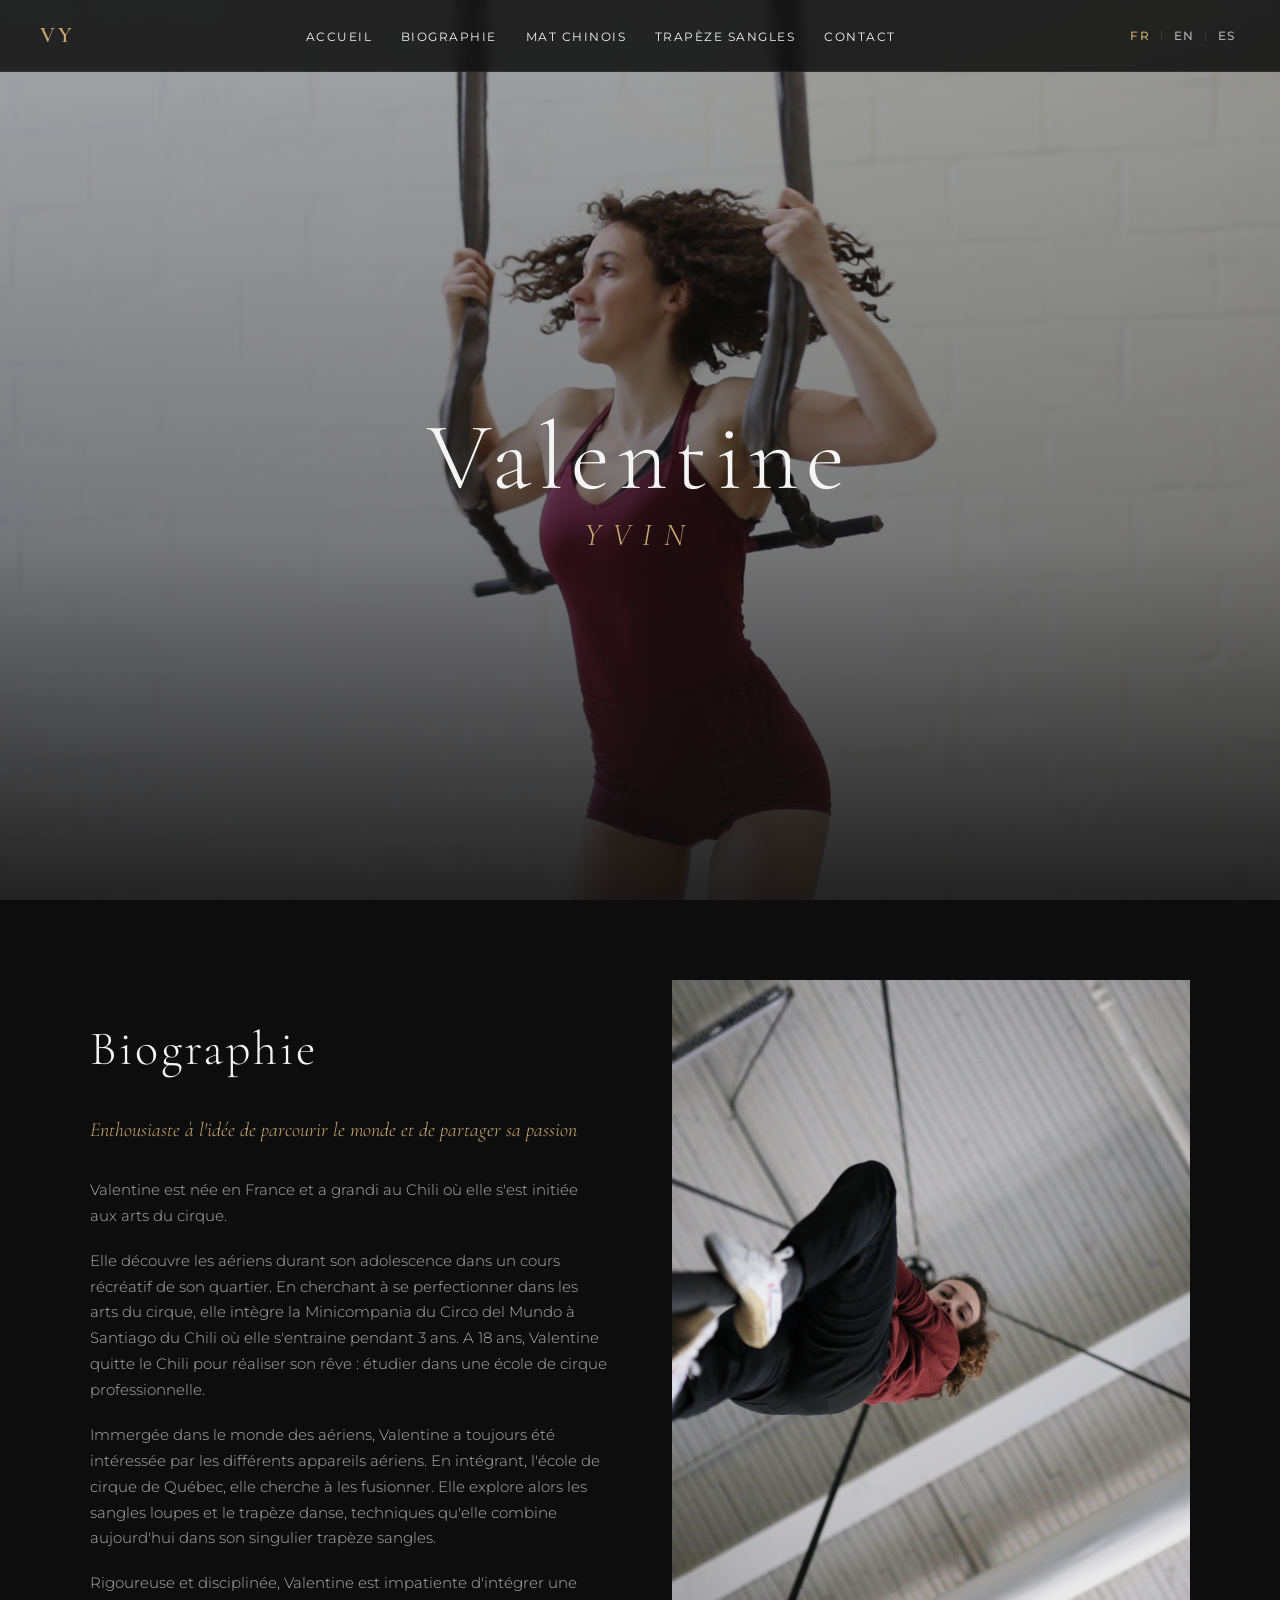
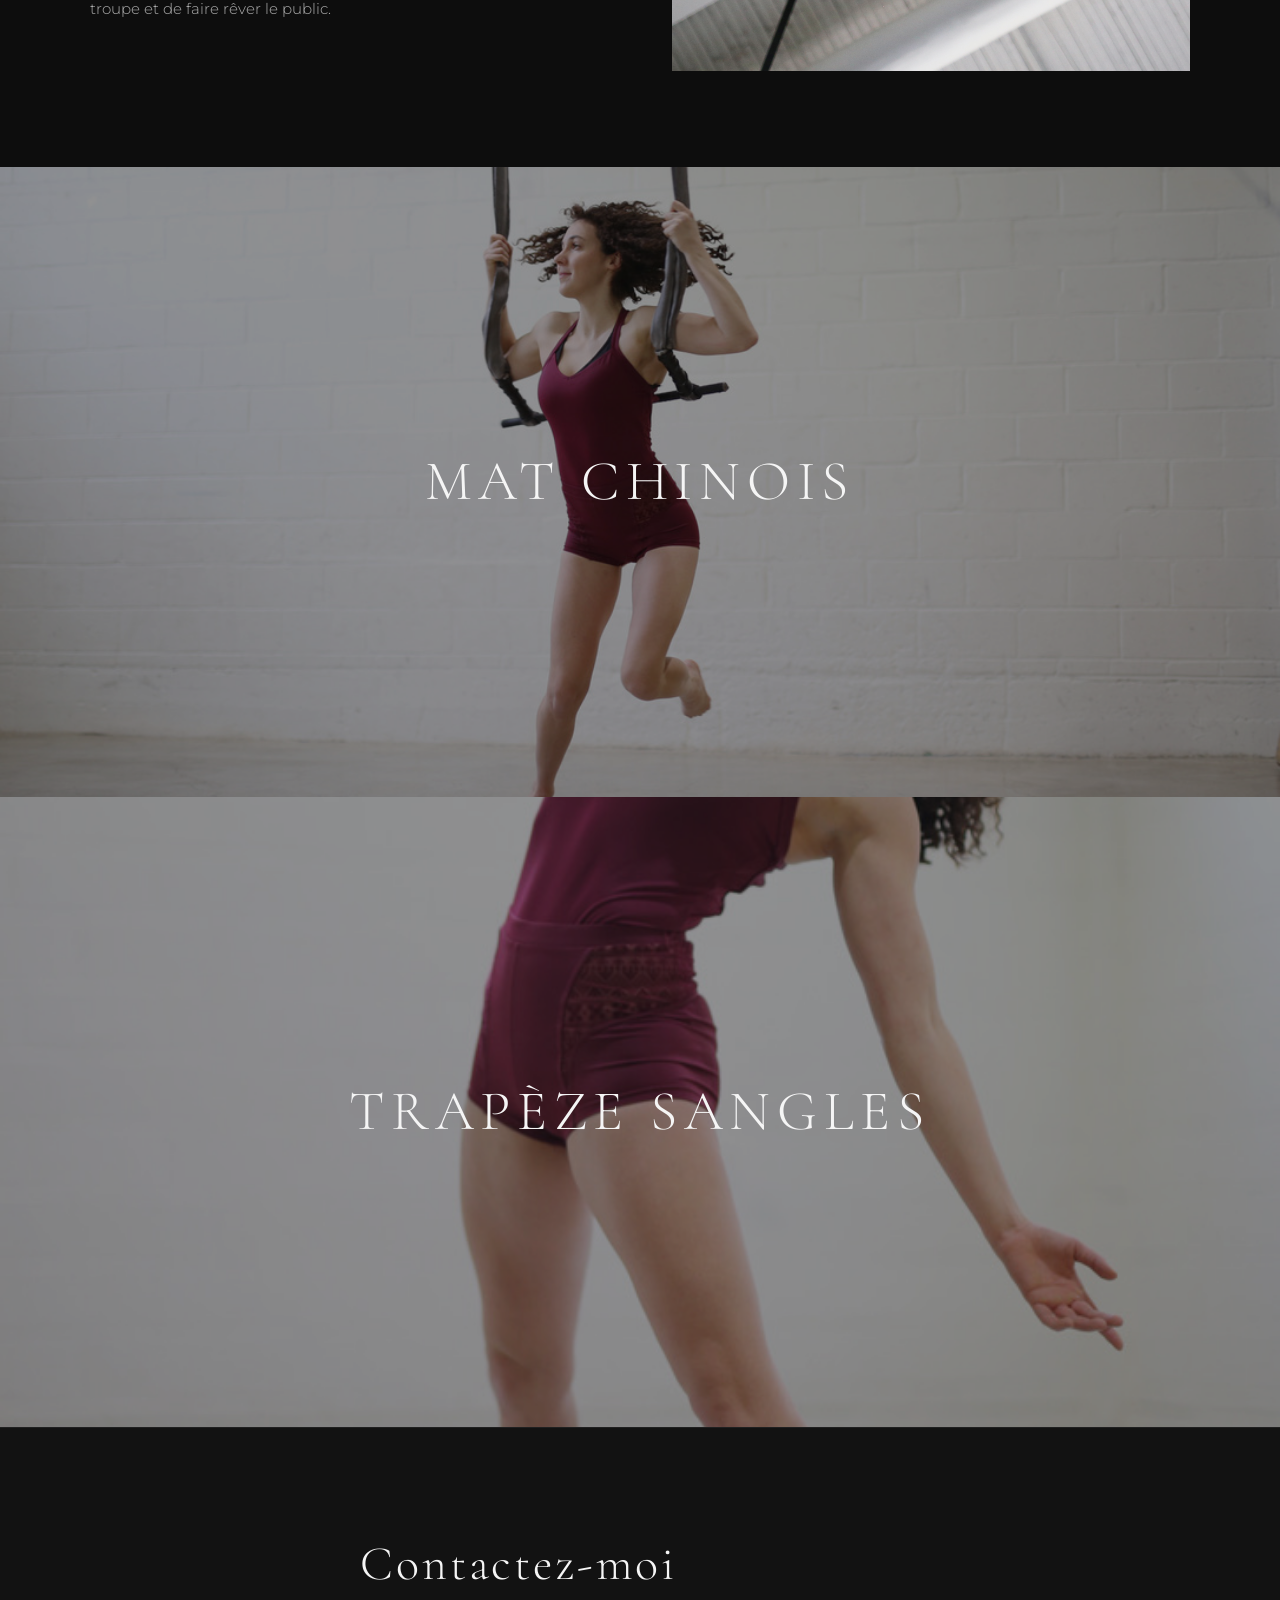
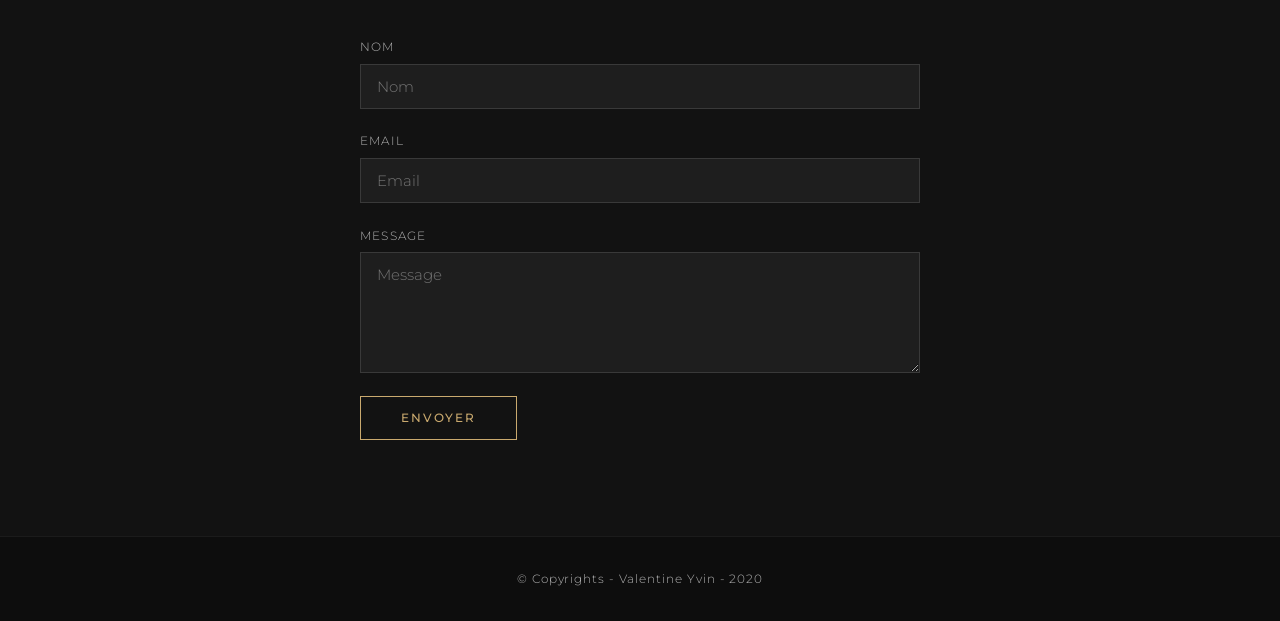
==== index.html @ ee9ca76c "Add trilingual portfolio site for Valentine Yvin. Recreate the Wix circus artist site as a static Gi" ====
<!DOCTYPE html>
<html lang="fr">
  <head>
    <meta charset="UTF-8" />
    <meta name="viewport" content="width=device-width, initial-scale=1.0" />
    <meta
      name="description"
      content="Valentine Yvin - Artiste de cirque. Trapèze sangles, mat chinois."
    />
    <title>Accueil | Artiste de cirque</title>

    <link rel="canonical" href="https://valipatine.github.io/valentine_artiste_de_cirque_website/" />
    <link rel="alternate" hreflang="fr" href="https://valipatine.github.io/valentine_artiste_de_cirque_website/" />
    <link rel="alternate" hreflang="en" href="https://valipatine.github.io/valentine_artiste_de_cirque_website/?lang=en" />
    <link rel="alternate" hreflang="es" href="https://valipatine.github.io/valentine_artiste_de_cirque_website/?lang=es" />
    <link rel="alternate" hreflang="x-default" href="https://valipatine.github.io/valentine_artiste_de_cirque_website/" />

    <meta property="og:title" content="Valentine Yvin - Artiste de cirque" />
    <meta property="og:type" content="website" />
    <meta property="og:image" content="assets/images/hero.jpg" />

    <link rel="preconnect" href="https://fonts.googleapis.com" />
    <link rel="preconnect" href="https://fonts.gstatic.com" crossorigin />
    <link
      href="https://fonts.googleapis.com/css2?family=Cormorant+Garamond:ital,wght@0,300;0,400;0,600;1,300&family=Montserrat:wght@300;400;500&display=swap"
      rel="stylesheet"
    />
    <link rel="stylesheet" href="css/style.css" />
  </head>
  <body>
    <header class="site-header" id="top">
      <nav class="nav" aria-label="Main navigation">
        <a class="nav-logo" href="#top">VY</a>

        <button
          class="nav-toggle"
          aria-label="Menu"
          aria-expanded="false"
          aria-controls="nav-menu"
        >
          <span></span>
          <span></span>
          <span></span>
        </button>

        <ul class="nav-menu" id="nav-menu">
          <li><a href="#top" data-i18n="nav.home">Accueil</a></li>
          <li><a href="#biographie" data-i18n="nav.bio">Biographie</a></li>
          <li><a href="#mat-chinois" data-i18n="nav.mat">Mat Chinois</a></li>
          <li><a href="#trapeze-sangles" data-i18n="nav.trap">Trapèze sangles</a></li>
          <li><a href="#contact" data-i18n="nav.contact">Contact</a></li>
        </ul>

        <div class="lang-switcher" role="group" aria-label="Language">
          <button class="lang-btn active" data-lang="fr" aria-pressed="true">FR</button>
          <span class="lang-sep">|</span>
          <button class="lang-btn" data-lang="en" aria-pressed="false">EN</button>
          <span class="lang-sep">|</span>
          <button class="lang-btn" data-lang="es" aria-pressed="false">ES</button>
        </div>
      </nav>
    </header>

    <main>
      <section class="hero" aria-label="Hero">
        <div class="hero-overlay"></div>
        <div class="hero-content">
          <h1 class="hero-name">
            <span class="hero-first" data-i18n="hero.firstName">Valentine</span>
            <span class="hero-last" data-i18n="hero.lastName">Yvin</span>
          </h1>
        </div>
      </section>

      <section class="section bio" id="biographie">
        <div class="container bio-grid">
          <div class="bio-text">
            <h2 class="section-heading" data-i18n="bio.heading">Biographie</h2>
            <p class="bio-tagline" data-i18n="bio.tagline">
              Enthousiaste à l'idée de parcourir le monde et de partager sa passion
            </p>
            <div class="bio-paragraphs">
              <p data-i18n="bio.p1">
                Valentine est née en France et a grandi au Chili où elle s'est initiée aux arts du cirque.
              </p>
              <p data-i18n="bio.p2">
                Elle découvre les aériens durant son adolescence dans un cours récréatif de son quartier.
              </p>
              <p data-i18n="bio.p3">
                Immergée dans le monde des aériens, Valentine a toujours été intéressée par les différents appareils aériens.
              </p>
              <p data-i18n="bio.p4">
                Rigoureuse et disciplinée, Valentine est impatiente d'intégrer une troupe et de faire rêver le public.
              </p>
            </div>
          </div>
          <div class="bio-image">
            <img
              src="assets/images/biographie.jpeg"
              alt="Valentine Yvin"
              loading="lazy"
            />
          </div>
        </div>
      </section>

      <section class="section discipline" id="mat-chinois">
        <div class="discipline-image">
          <img
            src="assets/images/mat-chinois.jpeg"
            alt="Mat Chinois"
            loading="lazy"
          />
        </div>
        <div class="discipline-label">
          <h2 data-i18n="disciplines.mat">Mat Chinois</h2>
        </div>
      </section>

      <section class="section discipline discipline-reverse" id="trapeze-sangles">
        <div class="discipline-image">
          <img
            src="assets/images/trapeze-sangles.jpeg"
            alt="Trapèze sangles"
            loading="lazy"
          />
        </div>
        <div class="discipline-label">
          <h2 data-i18n="disciplines.trap">Trapèze sangles</h2>
        </div>
      </section>

      <section class="section contact" id="contact">
        <div class="container contact-inner">
          <h2 class="section-heading" data-i18n="contact.heading">Contactez-moi</h2>

          <form class="contact-form" id="contact-form" novalidate>
            <div class="form-group">
              <label for="name" data-i18n="contact.name">Nom</label>
              <input
                type="text"
                id="name"
                name="name"
                required
                data-i18n-placeholder="contact.name"
                placeholder="Nom"
              />
            </div>
            <div class="form-group">
              <label for="email" data-i18n="contact.email">Email</label>
              <input
                type="email"
                id="email"
                name="email"
                required
                data-i18n-placeholder="contact.email"
                placeholder="Email"
              />
            </div>
            <div class="form-group">
              <label for="message" data-i18n="contact.message">Message</label>
              <textarea
                id="message"
                name="message"
                rows="5"
                required
                data-i18n-placeholder="contact.message"
                placeholder="Message"
              ></textarea>
            </div>
            <button type="submit" class="btn-submit" data-i18n="contact.submit">
              Envoyer
            </button>
          </form>

          <p class="form-success hidden" id="form-success" data-i18n="contact.success">
            Merci de m'avoir contacté!
          </p>
        </div>
      </section>
    </main>

    <footer class="site-footer">
      <p data-i18n="footer">© Copyrights - Valentine Yvin - 2020</p>
    </footer>

    <script src="js/i18n.js"></script>
    <script src="js/main.js"></script>
  </body>
</html>
---- css/style.css ----
*,
*::before,
*::after {
  box-sizing: border-box;
  margin: 0;
  padding: 0;
}

:root {
  --bg: #0d0d0d;
  --text: #f5f5f5;
  --text-muted: #b0b0b0;
  --accent: #c9a96e;
  --header-height: 72px;
  --font-display: "Cormorant Garamond", Georgia, serif;
  --font-body: "Montserrat", system-ui, sans-serif;
}

html {
  scroll-behavior: smooth;
}

body {
  background: var(--bg);
  color: var(--text);
  font-family: var(--font-body);
  font-weight: 300;
  line-height: 1.7;
  overflow-x: hidden;
}

img {
  display: block;
  max-width: 100%;
  height: auto;
}

a {
  color: inherit;
  text-decoration: none;
}

.container {
  width: min(1100px, 92vw);
  margin: 0 auto;
}

/* Header / Nav */
.site-header {
  position: fixed;
  top: 0;
  left: 0;
  right: 0;
  z-index: 100;
  height: var(--header-height);
  background: rgba(13, 13, 13, 0.85);
  backdrop-filter: blur(8px);
  border-bottom: 1px solid rgba(255, 255, 255, 0.06);
}

.nav {
  display: flex;
  align-items: center;
  justify-content: space-between;
  height: 100%;
  width: min(1200px, 94vw);
  margin: 0 auto;
  gap: 1rem;
}

.nav-logo {
  font-family: var(--font-display);
  font-size: 1.4rem;
  font-weight: 600;
  letter-spacing: 0.15em;
  color: var(--accent);
  flex-shrink: 0;
}

.nav-menu {
  display: flex;
  list-style: none;
  gap: 1.8rem;
}

.nav-menu a {
  font-size: 0.78rem;
  font-weight: 400;
  letter-spacing: 0.12em;
  text-transform: uppercase;
  transition: color 0.2s;
}

.nav-menu a:hover {
  color: var(--accent);
}

.lang-switcher {
  display: flex;
  align-items: center;
  gap: 0.35rem;
  flex-shrink: 0;
}

.lang-btn {
  background: none;
  border: none;
  color: var(--text-muted);
  cursor: pointer;
  font-family: var(--font-body);
  font-size: 0.75rem;
  font-weight: 500;
  letter-spacing: 0.1em;
  padding: 0.2rem 0.3rem;
  transition: color 0.2s;
}

.lang-btn:hover,
.lang-btn.active {
  color: var(--accent);
}

.lang-sep {
  color: rgba(255, 255, 255, 0.2);
  font-size: 0.75rem;
}

.nav-toggle {
  display: none;
  flex-direction: column;
  gap: 5px;
  background: none;
  border: none;
  cursor: pointer;
  padding: 4px;
}

.nav-toggle span {
  display: block;
  width: 22px;
  height: 1.5px;
  background: var(--text);
  transition: transform 0.3s, opacity 0.3s;
}

/* Hero */
.hero {
  position: relative;
  height: 100vh;
  min-height: 560px;
  display: flex;
  align-items: center;
  justify-content: center;
  background: url("../assets/images/hero.jpg") center / cover no-repeat;
  margin-top: 0;
}

.hero-overlay {
  position: absolute;
  inset: 0;
  background: linear-gradient(
    to bottom,
    rgba(13, 13, 13, 0.35) 0%,
    rgba(13, 13, 13, 0.55) 60%,
    rgba(13, 13, 13, 0.9) 100%
  );
}

.hero-content {
  position: relative;
  z-index: 1;
  text-align: center;
  padding-top: var(--header-height);
}

.hero-name {
  display: flex;
  flex-direction: column;
  align-items: center;
  gap: 0.1em;
}

.hero-first {
  font-family: var(--font-display);
  font-size: clamp(3rem, 8vw, 6rem);
  font-weight: 300;
  letter-spacing: 0.08em;
  line-height: 1;
}

.hero-last {
  font-family: var(--font-display);
  font-size: clamp(1.2rem, 3vw, 2rem);
  font-weight: 300;
  font-style: italic;
  letter-spacing: 0.35em;
  text-transform: uppercase;
  color: var(--accent);
}

/* Sections */
.section {
  padding: 6rem 0;
}

.section-heading {
  font-family: var(--font-display);
  font-size: clamp(2rem, 4vw, 3rem);
  font-weight: 300;
  letter-spacing: 0.06em;
  margin-bottom: 1.5rem;
}

/* Biography */
.bio {
  padding-top: 5rem;
}

.bio-grid {
  display: grid;
  grid-template-columns: 1fr 1fr;
  gap: 4rem;
  align-items: center;
}

.bio-tagline {
  font-family: var(--font-display);
  font-size: 1.25rem;
  font-style: italic;
  color: var(--accent);
  margin-bottom: 2rem;
  line-height: 1.5;
}

.bio-paragraphs p {
  margin-bottom: 1.2rem;
  color: var(--text-muted);
  font-size: 0.95rem;
}

.bio-image img {
  width: 100%;
  aspect-ratio: 3 / 4;
  object-fit: cover;
  filter: grayscale(20%);
}

/* Disciplines */
.discipline {
  position: relative;
  padding: 0;
  height: 70vh;
  min-height: 420px;
  overflow: hidden;
}

.discipline-image {
  position: absolute;
  inset: 0;
}

.discipline-image img {
  width: 100%;
  height: 100%;
  object-fit: cover;
}

.discipline-label {
  position: absolute;
  inset: 0;
  display: flex;
  align-items: center;
  justify-content: center;
  background: rgba(13, 13, 13, 0.45);
}

.discipline-label h2 {
  font-family: var(--font-display);
  font-size: clamp(2rem, 5vw, 3.5rem);
  font-weight: 300;
  letter-spacing: 0.12em;
  text-transform: uppercase;
}

/* Contact */
.contact {
  background: rgba(255, 255, 255, 0.02);
  border-top: 1px solid rgba(255, 255, 255, 0.06);
}

.contact-inner {
  max-width: 560px;
}

.contact-form {
  display: flex;
  flex-direction: column;
  gap: 1.4rem;
  margin-top: 2rem;
}

.form-group {
  display: flex;
  flex-direction: column;
  gap: 0.4rem;
}

.form-group label {
  font-size: 0.75rem;
  letter-spacing: 0.1em;
  text-transform: uppercase;
  color: var(--text-muted);
}

.form-group input,
.form-group textarea {
  background: rgba(255, 255, 255, 0.05);
  border: 1px solid rgba(255, 255, 255, 0.12);
  color: var(--text);
  font-family: var(--font-body);
  font-size: 0.95rem;
  font-weight: 300;
  padding: 0.75rem 1rem;
  transition: border-color 0.2s;
  width: 100%;
}

.form-group input:focus,
.form-group textarea:focus {
  border-color: var(--accent);
  outline: none;
}

.form-group textarea {
  resize: vertical;
  min-height: 120px;
}

.btn-submit {
  align-self: flex-start;
  background: transparent;
  border: 1px solid var(--accent);
  color: var(--accent);
  cursor: pointer;
  font-family: var(--font-body);
  font-size: 0.78rem;
  font-weight: 500;
  letter-spacing: 0.15em;
  padding: 0.85rem 2.5rem;
  text-transform: uppercase;
  transition: background 0.2s, color 0.2s;
}

.btn-submit:hover {
  background: var(--accent);
  color: var(--bg);
}

.btn-submit:disabled {
  opacity: 0.5;
  cursor: not-allowed;
}

.form-success {
  margin-top: 1.5rem;
  font-family: var(--font-display);
  font-size: 1.3rem;
  font-style: italic;
  color: var(--accent);
}

.form-success.hidden {
  display: none;
}

.hidden {
  display: none;
}

/* Footer */
.site-footer {
  padding: 2rem;
  text-align: center;
  border-top: 1px solid rgba(255, 255, 255, 0.06);
}

.site-footer p {
  font-size: 0.75rem;
  letter-spacing: 0.08em;
  color: var(--text-muted);
}

/* Mobile nav */
@media (max-width: 900px) {
  .bio-grid {
    grid-template-columns: 1fr;
    gap: 2.5rem;
  }

  .bio-image {
    order: -1;
  }
}

@media (max-width: 768px) {
  .nav-toggle {
    display: flex;
  }

  .nav-menu {
    position: fixed;
    top: var(--header-height);
    left: 0;
    right: 0;
    background: rgba(13, 13, 13, 0.97);
    flex-direction: column;
    align-items: center;
    padding: 2rem;
    gap: 1.5rem;
    transform: translateY(-110%);
    opacity: 0;
    pointer-events: none;
    transition: transform 0.3s, opacity 0.3s;
    border-bottom: 1px solid rgba(255, 255, 255, 0.06);
  }

  .nav-menu.open {
    transform: translateY(0);
    opacity: 1;
    pointer-events: all;
  }

  .nav-toggle.open span:nth-child(1) {
    transform: translateY(6.5px) rotate(45deg);
  }

  .nav-toggle.open span:nth-child(2) {
    opacity: 0;
  }

  .nav-toggle.open span:nth-child(3) {
    transform: translateY(-6.5px) rotate(-45deg);
  }

  .lang-switcher {
    position: absolute;
    right: 3.5rem;
    top: 50%;
    transform: translateY(-50%);
  }

  .section {
    padding: 4rem 0;
  }

  .discipline {
    height: 55vh;
    min-height: 300px;
  }
}
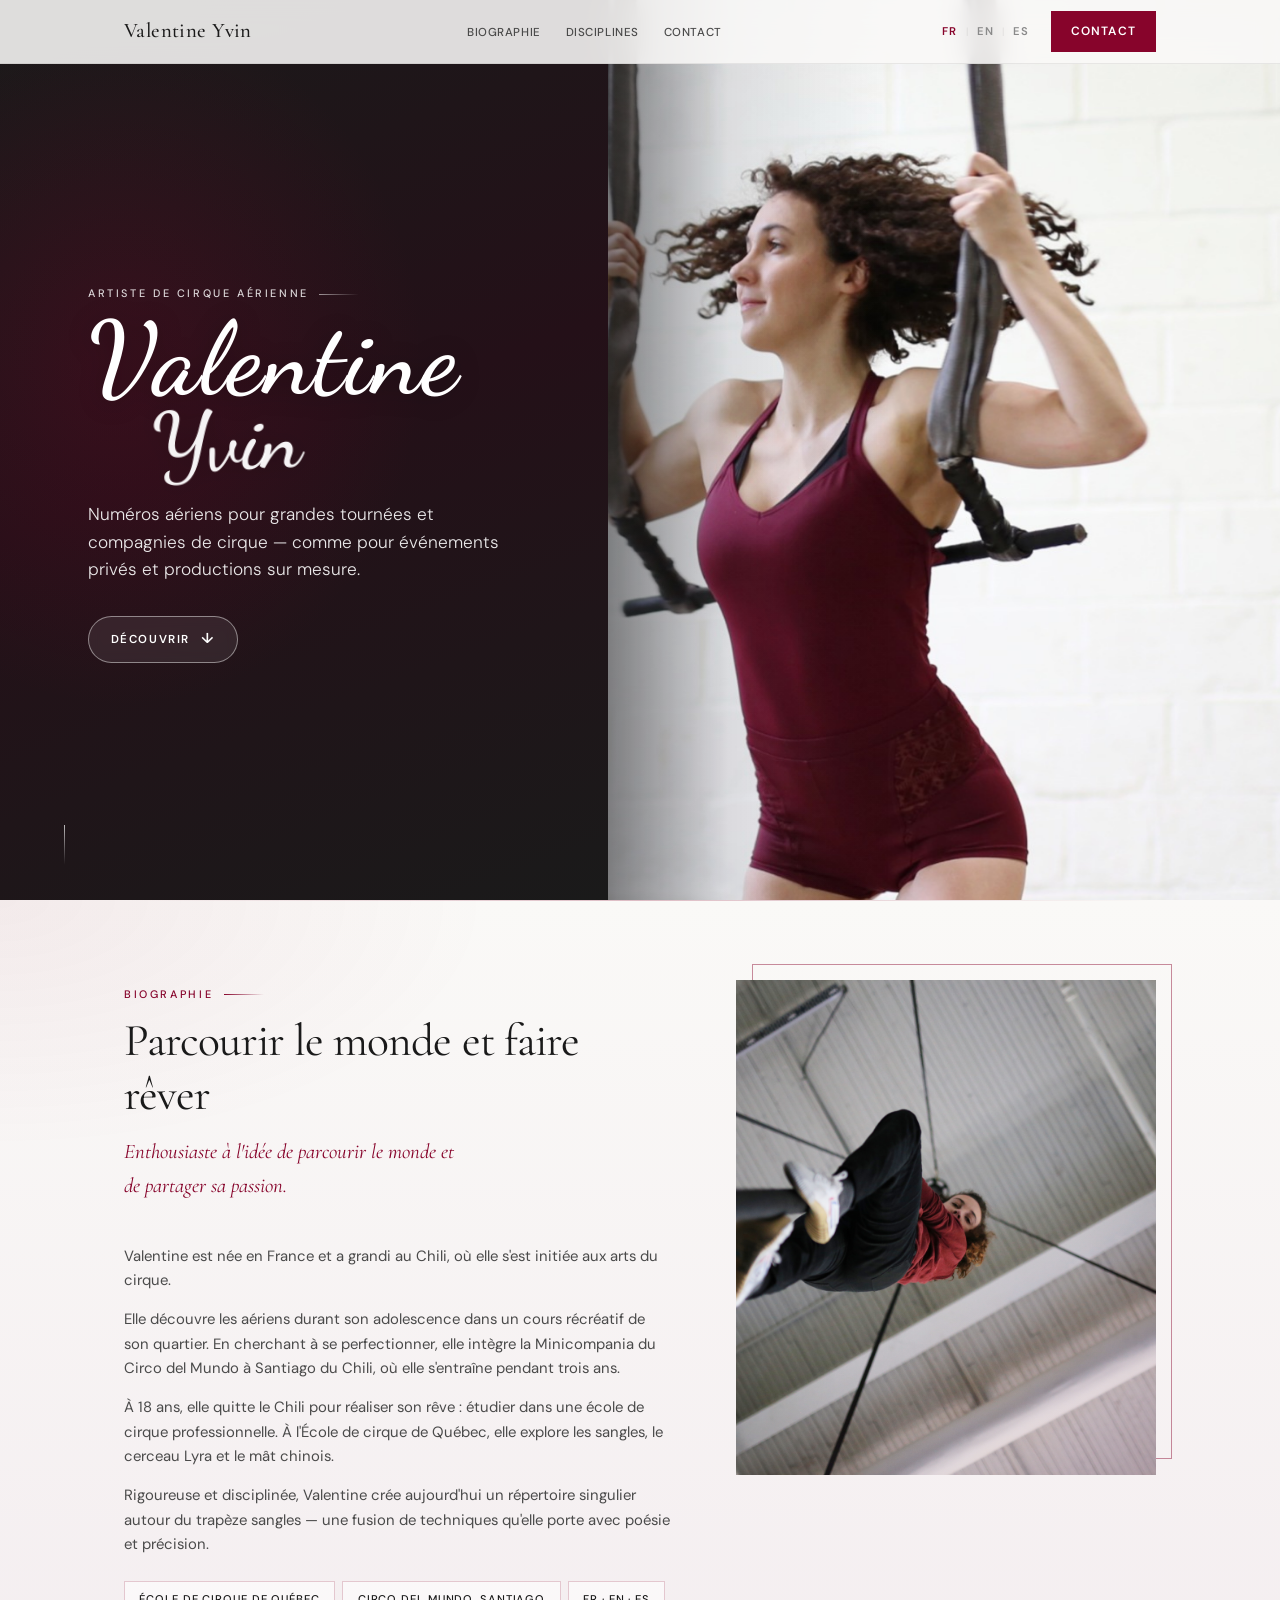
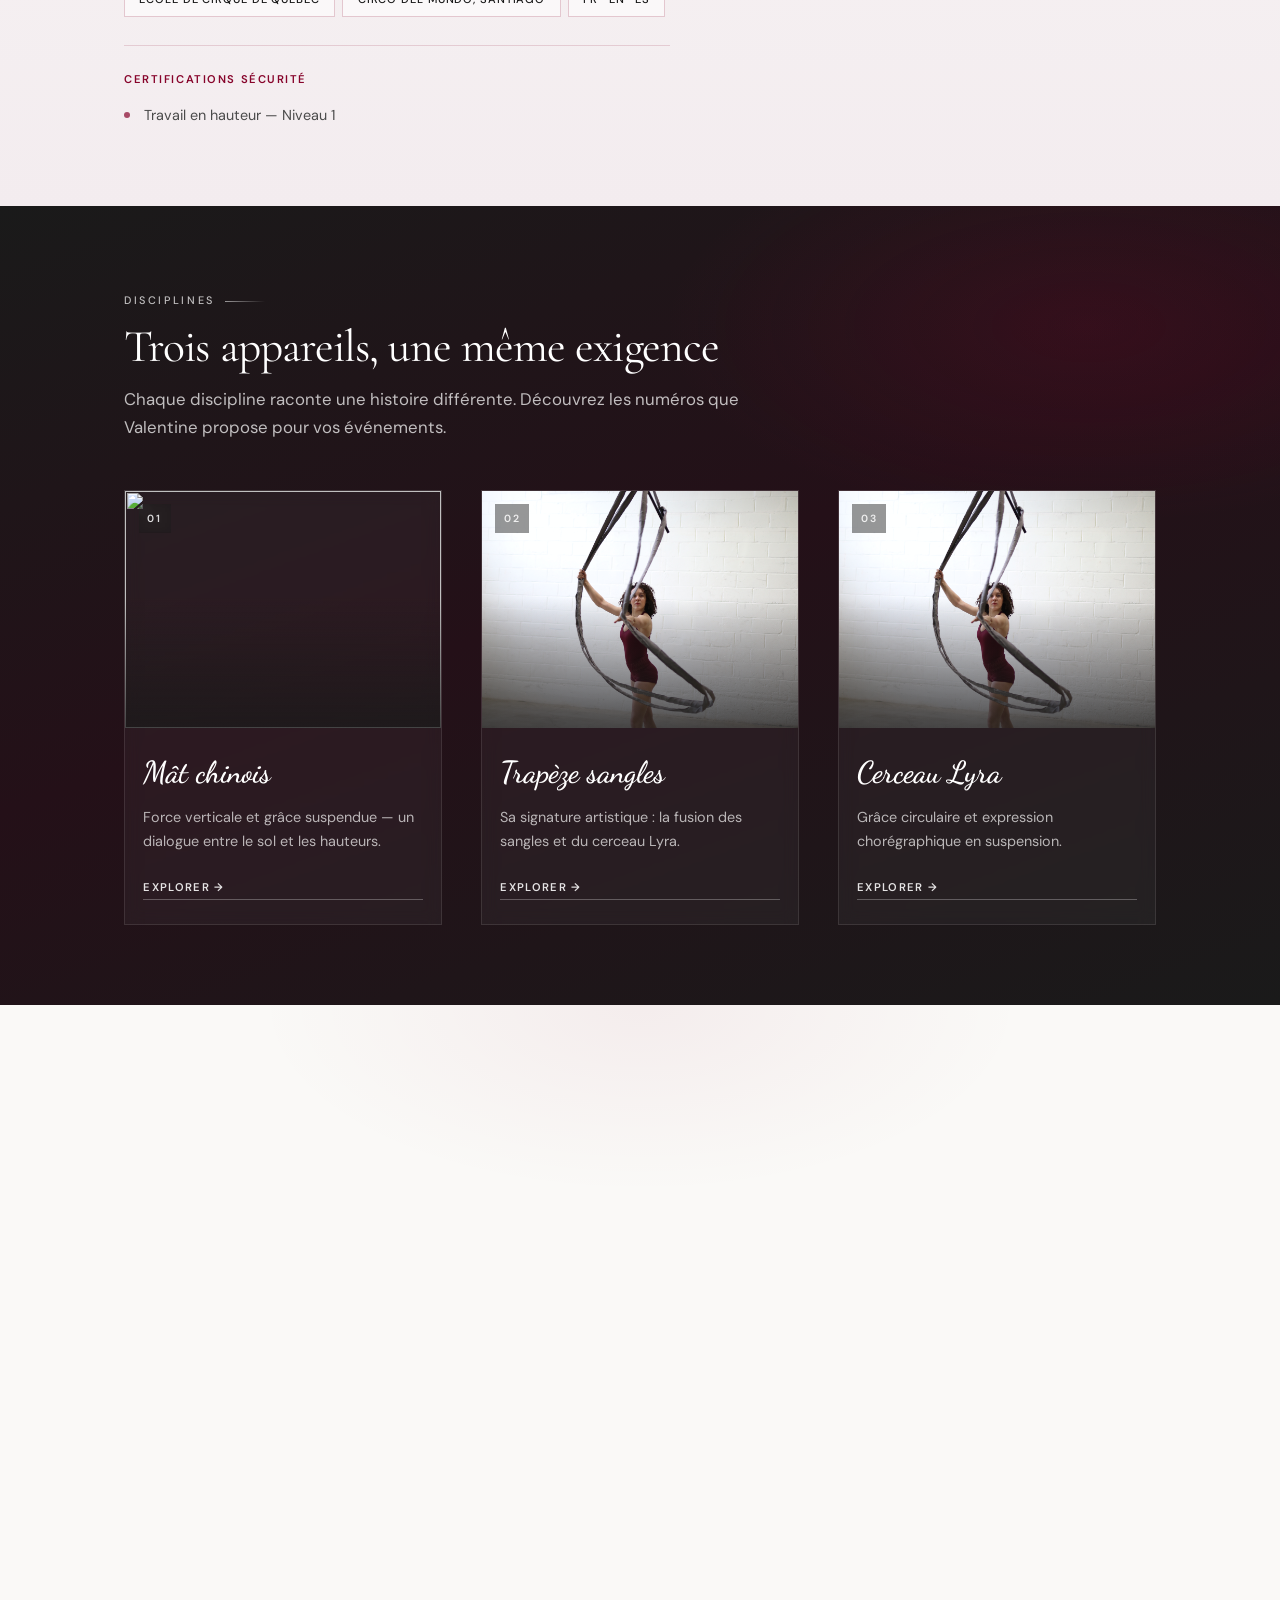
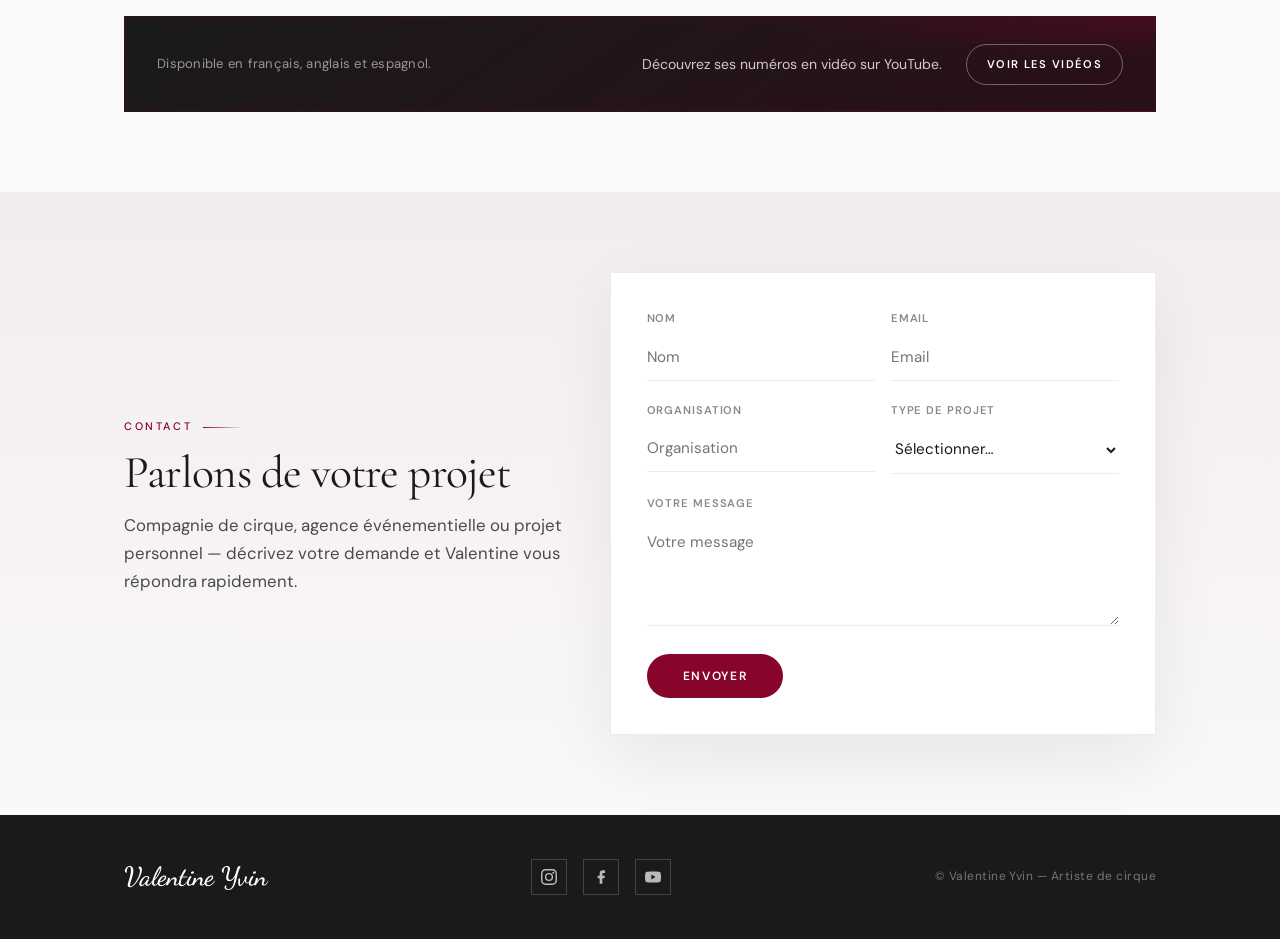
==== commit 4aaeadb2: "Revamp portfolio site with hero, disciplines, and booking experience. Redesign the home hero, collab" ====
--- a/index.html
+++ b/index.html
@@ -3,188 +3,230 @@
   <head>
     <meta charset="UTF-8" />
     <meta name="viewport" content="width=device-width, initial-scale=1.0" />
-    <meta
-      name="description"
-      content="Valentine Yvin - Artiste de cirque. Trapèze sangles, mat chinois."
-    />
-    <title>Accueil | Artiste de cirque</title>
-
+    <meta name="description" content="Valentine Yvin — Artiste de cirque aérienne. Trapèze sangles, mât chinois, cerceau Lyra. Disponible pour festivals, galas et événements." />
+    <title>Valentine Yvin — Artiste de cirque aérienne</title>
     <link rel="canonical" href="https://valipatine.github.io/valentine_artiste_de_cirque_website/" />
     <link rel="alternate" hreflang="fr" href="https://valipatine.github.io/valentine_artiste_de_cirque_website/" />
     <link rel="alternate" hreflang="en" href="https://valipatine.github.io/valentine_artiste_de_cirque_website/?lang=en" />
     <link rel="alternate" hreflang="es" href="https://valipatine.github.io/valentine_artiste_de_cirque_website/?lang=es" />
-    <link rel="alternate" hreflang="x-default" href="https://valipatine.github.io/valentine_artiste_de_cirque_website/" />
-
-    <meta property="og:title" content="Valentine Yvin - Artiste de cirque" />
+    <meta property="og:title" content="Valentine Yvin — Artiste de cirque aérienne" />
     <meta property="og:type" content="website" />
     <meta property="og:image" content="assets/images/hero.jpg" />
-
     <link rel="preconnect" href="https://fonts.googleapis.com" />
     <link rel="preconnect" href="https://fonts.gstatic.com" crossorigin />
-    <link
-      href="https://fonts.googleapis.com/css2?family=Cormorant+Garamond:ital,wght@0,300;0,400;0,600;1,300&family=Montserrat:wght@300;400;500&display=swap"
-      rel="stylesheet"
-    />
+    <link href="https://fonts.googleapis.com/css2?family=Cormorant+Garamond:ital,wght@0,300;0,400;0,500;1,300&family=DM+Sans:ital,opsz,wght@0,9..40,300;0,9..40,400;0,9..40,500;1,9..40,300&family=Dancing+Script:wght@400;500;600;700&display=swap" rel="stylesheet" />
     <link rel="stylesheet" href="css/style.css" />
   </head>
-  <body>
-    <header class="site-header" id="top">
-      <nav class="nav" aria-label="Main navigation">
-        <a class="nav-logo" href="#top">VY</a>
-
-        <button
-          class="nav-toggle"
-          aria-label="Menu"
-          aria-expanded="false"
-          aria-controls="nav-menu"
-        >
-          <span></span>
-          <span></span>
-          <span></span>
-        </button>
-
-        <ul class="nav-menu" id="nav-menu">
-          <li><a href="#top" data-i18n="nav.home">Accueil</a></li>
-          <li><a href="#biographie" data-i18n="nav.bio">Biographie</a></li>
-          <li><a href="#mat-chinois" data-i18n="nav.mat">Mat Chinois</a></li>
-          <li><a href="#trapeze-sangles" data-i18n="nav.trap">Trapèze sangles</a></li>
-          <li><a href="#contact" data-i18n="nav.contact">Contact</a></li>
-        </ul>
-
-        <div class="lang-switcher" role="group" aria-label="Language">
-          <button class="lang-btn active" data-lang="fr" aria-pressed="true">FR</button>
-          <span class="lang-sep">|</span>
-          <button class="lang-btn" data-lang="en" aria-pressed="false">EN</button>
-          <span class="lang-sep">|</span>
-          <button class="lang-btn" data-lang="es" aria-pressed="false">ES</button>
-        </div>
-      </nav>
-    </header>
+  <body data-page="home">
+    <div id="site-header"></div>
 
     <main>
-      <section class="hero" aria-label="Hero">
-        <div class="hero-overlay"></div>
-        <div class="hero-content">
-          <h1 class="hero-name">
-            <span class="hero-first" data-i18n="hero.firstName">Valentine</span>
-            <span class="hero-last" data-i18n="hero.lastName">Yvin</span>
-          </h1>
-        </div>
-      </section>
-
-      <section class="section bio" id="biographie">
+      <section class="hero hero--loading" aria-label="Hero">
+        <div class="hero-inner">
+          <div class="hero-panel hero-panel--text">
+            <div class="hero-content">
+              <p class="hero-eyebrow" data-i18n="hero.eyebrow">Artiste de cirque aérienne</p>
+              <h1 class="hero-title">
+                <span class="hero-name hero-name--first" data-i18n="hero.firstName">Valentine</span>
+                <span class="hero-name hero-name--last" data-i18n="hero.lastName">Yvin</span>
+              </h1>
+              <p class="hero-subtitle" data-i18n="hero.subtitle"></p>
+              <a href="#biographie" class="hero-cta">
+                <span class="hero-cta-text" data-i18n="hero.cta">Découvrir</span>
+                <span class="hero-cta-arrow" aria-hidden="true">↓</span>
+              </a>
+            </div>
+          </div>
+          <div class="hero-panel hero-panel--visual" aria-hidden="true">
+            <div class="hero-visual">
+              <div class="hero-visual-bg"></div>
+              <div class="hero-visual-edge"></div>
+            </div>
+          </div>
+        </div>
+        <a href="#biographie" class="hero-scroll" aria-label="Scroll">
+          <span class="hero-scroll-line"></span>
+        </a>
+      </section>
+
+      <section class="bio" id="biographie">
         <div class="container bio-grid">
-          <div class="bio-text">
-            <h2 class="section-heading" data-i18n="bio.heading">Biographie</h2>
-            <p class="bio-tagline" data-i18n="bio.tagline">
-              Enthousiaste à l'idée de parcourir le monde et de partager sa passion
-            </p>
+          <div class="bio-text reveal">
+            <header class="section-header">
+              <p class="section-label" data-i18n="bio.label">Biographie</p>
+              <h2 class="section-title" data-i18n="bio.title"></h2>
+              <p class="section-intro section-intro--accent" data-i18n="bio.tagline"></p>
+            </header>
             <div class="bio-paragraphs">
-              <p data-i18n="bio.p1">
-                Valentine est née en France et a grandi au Chili où elle s'est initiée aux arts du cirque.
-              </p>
-              <p data-i18n="bio.p2">
-                Elle découvre les aériens durant son adolescence dans un cours récréatif de son quartier.
-              </p>
-              <p data-i18n="bio.p3">
-                Immergée dans le monde des aériens, Valentine a toujours été intéressée par les différents appareils aériens.
-              </p>
-              <p data-i18n="bio.p4">
-                Rigoureuse et disciplinée, Valentine est impatiente d'intégrer une troupe et de faire rêver le public.
-              </p>
-            </div>
-          </div>
-          <div class="bio-image">
-            <img
-              src="assets/images/biographie.jpeg"
-              alt="Valentine Yvin"
-              loading="lazy"
-            />
-          </div>
-        </div>
-      </section>
-
-      <section class="section discipline" id="mat-chinois">
-        <div class="discipline-image">
-          <img
-            src="assets/images/mat-chinois.jpeg"
-            alt="Mat Chinois"
-            loading="lazy"
-          />
-        </div>
-        <div class="discipline-label">
-          <h2 data-i18n="disciplines.mat">Mat Chinois</h2>
-        </div>
-      </section>
-
-      <section class="section discipline discipline-reverse" id="trapeze-sangles">
-        <div class="discipline-image">
-          <img
-            src="assets/images/trapeze-sangles.jpeg"
-            alt="Trapèze sangles"
-            loading="lazy"
-          />
-        </div>
-        <div class="discipline-label">
-          <h2 data-i18n="disciplines.trap">Trapèze sangles</h2>
-        </div>
-      </section>
-
-      <section class="section contact" id="contact">
-        <div class="container contact-inner">
-          <h2 class="section-heading" data-i18n="contact.heading">Contactez-moi</h2>
-
-          <form class="contact-form" id="contact-form" novalidate>
-            <div class="form-group">
-              <label for="name" data-i18n="contact.name">Nom</label>
-              <input
-                type="text"
-                id="name"
-                name="name"
-                required
-                data-i18n-placeholder="contact.name"
-                placeholder="Nom"
-              />
-            </div>
-            <div class="form-group">
-              <label for="email" data-i18n="contact.email">Email</label>
-              <input
-                type="email"
-                id="email"
-                name="email"
-                required
-                data-i18n-placeholder="contact.email"
-                placeholder="Email"
-              />
-            </div>
-            <div class="form-group">
-              <label for="message" data-i18n="contact.message">Message</label>
-              <textarea
-                id="message"
-                name="message"
-                rows="5"
-                required
-                data-i18n-placeholder="contact.message"
-                placeholder="Message"
-              ></textarea>
-            </div>
-            <button type="submit" class="btn-submit" data-i18n="contact.submit">
-              Envoyer
-            </button>
-          </form>
-
-          <p class="form-success hidden" id="form-success" data-i18n="contact.success">
-            Merci de m'avoir contacté!
-          </p>
+              <p data-i18n="bio.p1"></p>
+              <p data-i18n="bio.p2"></p>
+              <p data-i18n="bio.p3"></p>
+              <p data-i18n="bio.p4"></p>
+            </div>
+            <div class="credentials">
+              <span class="credential" data-i18n="bio.cred1"></span>
+              <span class="credential" data-i18n="bio.cred2"></span>
+              <span class="credential" data-i18n="bio.cred3"></span>
+            </div>
+            <div class="certifications">
+              <h3 class="certifications-label" data-i18n="bio.certificationsLabel">Certifications sécurité</h3>
+              <ul class="certifications-list">
+                <li data-i18n="bio.cert1">Travail en hauteur — Niveau 1</li>
+              </ul>
+            </div>
+          </div>
+          <div class="bio-image reveal">
+            <img src="assets/images/biographie.jpeg" alt="Valentine Yvin" loading="lazy" />
+          </div>
+        </div>
+      </section>
+
+      <section class="specialties" id="disciplines">
+        <div class="container">
+          <header class="section-header section-header--light reveal">
+            <p class="section-label" data-i18n="specialties.label">Disciplines</p>
+            <h2 class="section-title" data-i18n="specialties.title"></h2>
+            <p class="section-intro" data-i18n="specialties.intro"></p>
+          </header>
+          <div class="specialty-cards">
+            <a class="specialty-card reveal" href="mat-chinois.html" data-page-href="mat-chinois.html">
+              <span class="specialty-card-index" aria-hidden="true">01</span>
+              <div class="specialty-card-image">
+                <img src="assets/images/mat-chinois/01.jpg" alt="" loading="lazy" />
+              </div>
+              <div class="specialty-card-body">
+                <h3 data-i18n="specialties.matTitle">Mât chinois</h3>
+                <p data-i18n="specialties.matDesc"></p>
+                <span class="specialty-card-link" data-i18n="specialties.discover">Explorer →</span>
+              </div>
+            </a>
+            <a class="specialty-card reveal" href="trapeze-sangles.html" data-page-href="trapeze-sangles.html">
+              <span class="specialty-card-index" aria-hidden="true">02</span>
+              <div class="specialty-card-image">
+                <img src="assets/images/trapeze-sangles/02.jpg" alt="" loading="lazy" />
+              </div>
+              <div class="specialty-card-body">
+                <h3 data-i18n="specialties.trapSanglesTitle">Trapèze sangles</h3>
+                <p data-i18n="specialties.trapSanglesDesc"></p>
+                <span class="specialty-card-link" data-i18n="specialties.discover">Explorer →</span>
+              </div>
+            </a>
+            <a class="specialty-card reveal" href="aerial-loop.html" data-page-href="aerial-loop.html">
+              <span class="specialty-card-index" aria-hidden="true">03</span>
+              <div class="specialty-card-image">
+                <img src="assets/images/trapeze-danse/02.jpg" alt="" loading="lazy" />
+              </div>
+              <div class="specialty-card-body">
+                <h3 data-i18n="specialties.trapDanseTitle">Cerceau Lyra</h3>
+                <p data-i18n="specialties.trapDanseDesc"></p>
+                <span class="specialty-card-link" data-i18n="specialties.discover">Explorer →</span>
+              </div>
+            </a>
+          </div>
+        </div>
+      </section>
+
+      <section class="booking-strip" id="collaborations">
+        <div class="container">
+          <header class="section-header section-header--center reveal">
+            <p class="section-label" data-i18n="booking.label">Collaborations</p>
+            <h2 class="section-title" data-i18n="booking.title"></h2>
+            <p class="section-intro" data-i18n="booking.intro"></p>
+          </header>
+
+          <div class="booking-types">
+            <article class="booking-type reveal">
+              <span class="booking-type-num" aria-hidden="true">01</span>
+              <strong data-i18n="booking.type1title"></strong>
+              <p data-i18n="booking.type1desc"></p>
+            </article>
+            <article class="booking-type reveal">
+              <span class="booking-type-num" aria-hidden="true">02</span>
+              <strong data-i18n="booking.type2title"></strong>
+              <p data-i18n="booking.type2desc"></p>
+            </article>
+            <article class="booking-type reveal">
+              <span class="booking-type-num" aria-hidden="true">03</span>
+              <strong data-i18n="booking.type3title"></strong>
+              <p data-i18n="booking.type3desc"></p>
+            </article>
+            <article class="booking-type reveal">
+              <span class="booking-type-num" aria-hidden="true">04</span>
+              <strong data-i18n="booking.type4title"></strong>
+              <p data-i18n="booking.type4desc"></p>
+            </article>
+          </div>
+
+          <div class="booking-actions reveal">
+            <p class="languages-note" data-i18n="booking.languages"></p>
+            <div class="booking-actions-cta">
+              <p data-i18n="booking.videoText"></p>
+              <a
+                href="https://www.youtube.com/channel/UCDN5LKlx5cKHbzyabUa4a5w/videos"
+                target="_blank"
+                rel="noopener"
+                class="booking-video-btn"
+                data-i18n="booking.videoBtn"
+              >Voir les vidéos</a>
+            </div>
+          </div>
+        </div>
+      </section>
+
+      <section class="contact" id="contact">
+        <div class="container contact-layout">
+          <header class="section-header reveal">
+            <p class="section-label" data-i18n="contact.label">Contact</p>
+            <h2 class="section-title" data-i18n="contact.title"></h2>
+            <p class="section-intro" data-i18n="contact.intro"></p>
+          </header>
+          <div class="reveal">
+            <div class="contact-form-panel">
+            <form class="contact-form" id="contact-form" novalidate>
+              <div class="form-row">
+                <div class="form-group">
+                  <label for="name" data-i18n="contact.name">Nom</label>
+                  <input type="text" id="name" name="name" required data-i18n-placeholder="contact.name" />
+                </div>
+                <div class="form-group">
+                  <label for="email" data-i18n="contact.email">Email</label>
+                  <input type="email" id="email" name="email" required data-i18n-placeholder="contact.email" />
+                </div>
+              </div>
+              <div class="form-row">
+                <div class="form-group">
+                  <label for="organization" data-i18n="contact.organization">Organisation</label>
+                  <input type="text" id="organization" name="organization" data-i18n-placeholder="contact.organization" />
+                </div>
+                <div class="form-group">
+                  <label for="eventType" data-i18n="contact.eventType">Type d'événement</label>
+                  <select id="eventType" name="eventType">
+                    <option value="" data-i18n-option="contact.eventSelect">Sélectionner…</option>
+                    <option value="circus" data-i18n-option="contact.eventCircus"></option>
+                    <option value="agency" data-i18n-option="contact.eventAgency"></option>
+                    <option value="festival" data-i18n-option="contact.eventFestival"></option>
+                    <option value="private" data-i18n-option="contact.eventPrivate"></option>
+                    <option value="other" data-i18n-option="contact.eventOther"></option>
+                  </select>
+                </div>
+              </div>
+              <div class="form-group">
+                <label for="message" data-i18n="contact.message">Message</label>
+                <textarea id="message" name="message" rows="4" required data-i18n-placeholder="contact.message"></textarea>
+              </div>
+              <button type="submit" class="btn-submit" data-i18n="contact.submit">Envoyer</button>
+            </form>
+            <p class="form-success hidden" id="form-success" data-i18n="contact.success"></p>
+            </div>
+          </div>
         </div>
       </section>
     </main>
 
-    <footer class="site-footer">
-      <p data-i18n="footer">© Copyrights - Valentine Yvin - 2020</p>
-    </footer>
+    <div id="site-footer"></div>
 
     <script src="js/i18n.js"></script>
     <script src="js/main.js"></script>
+    <script src="js/layout.js"></script>
   </body>
 </html>
--- a/css/style.css
+++ b/css/style.css
@@ -7,13 +7,26 @@
 }
 
 :root {
-  --bg: #0d0d0d;
-  --text: #f5f5f5;
-  --text-muted: #b0b0b0;
-  --accent: #c9a96e;
-  --header-height: 72px;
+  --bg: #faf9f7;
+  --bg-elevated: #ffffff;
+  --ink: #1a1a1a;
+  --ink-soft: #4a4a4a;
+  --ink-muted: #8a8a8a;
+  --accent: #87042b;
+  --accent-soft: #a8325a;
+  --accent-pale: #f5e8ec;
+  --line: rgba(26, 26, 26, 0.08);
+  --radius: 2px;
+  --max: 1080px;
+  --header-h: 64px;
   --font-display: "Cormorant Garamond", Georgia, serif;
-  --font-body: "Montserrat", system-ui, sans-serif;
+  --font-script: "Dancing Script", cursive;
+  --font-body: "DM Sans", system-ui, sans-serif;
+  --ease: cubic-bezier(0.4, 0, 0.2, 1);
+  --section-pad: clamp(3rem, 6vw, 4.5rem);
+  --section-pad-lg: clamp(3.5rem, 7vw, 5rem);
+  --grid-gap: clamp(1.5rem, 3vw, 2.5rem);
+  --container-pad: clamp(1rem, 4vw, 1.5rem);
 }
 
 html {
@@ -22,11 +35,17 @@
 
 body {
   background: var(--bg);
-  color: var(--text);
+  color: var(--ink);
   font-family: var(--font-body);
-  font-weight: 300;
-  line-height: 1.7;
+  font-size: 16px;
+  font-weight: 400;
+  line-height: 1.65;
+  -webkit-font-smoothing: antialiased;
   overflow-x: hidden;
+}
+
+section[id] {
+  scroll-margin-top: calc(var(--header-h) + 0.75rem);
 }
 
 img {
@@ -41,77 +60,157 @@
 }
 
 .container {
-  width: min(1100px, 92vw);
+  width: min(var(--max), 100% - var(--container-pad) * 2);
   margin: 0 auto;
-}
-
-/* Header / Nav */
+  padding-inline: var(--container-pad);
+}
+
+.section-label {
+  font-size: 0.68rem;
+  font-weight: 500;
+  letter-spacing: 0.18em;
+  text-transform: uppercase;
+  color: var(--accent);
+  margin-bottom: 0.6rem;
+}
+
+.section-title {
+  font-family: var(--font-display);
+  font-size: clamp(1.75rem, 3.5vw, 2.35rem);
+  font-weight: 400;
+  line-height: 1.2;
+  letter-spacing: -0.01em;
+}
+
+.section-intro {
+  margin-top: 0.75rem;
+  max-width: 50ch;
+  color: var(--ink-soft);
+  font-size: clamp(0.95rem, 1.8vw, 1.05rem);
+  line-height: 1.65;
+}
+
+.section-header {
+  margin-bottom: clamp(1.75rem, 4vw, 2.5rem);
+}
+
+.section-header--center {
+  text-align: center;
+  max-width: 40rem;
+  margin-inline: auto;
+}
+
+.section-header--center .section-label {
+  justify-content: center;
+}
+
+.section-header--center .section-label::before {
+  content: "";
+  width: 2.5rem;
+  height: 1px;
+  background: linear-gradient(90deg, transparent, var(--accent));
+  opacity: 0.5;
+}
+
+.section-header--center .section-intro {
+  margin-inline: auto;
+}
+
+.section-intro--accent {
+  font-family: var(--font-display);
+  font-size: clamp(1.1rem, 2vw, 1.3rem);
+  font-style: italic;
+  color: var(--accent);
+  max-width: 38ch;
+}
+
+/* ── Header ── */
 .site-header {
   position: fixed;
   top: 0;
   left: 0;
   right: 0;
-  z-index: 100;
-  height: var(--header-height);
-  background: rgba(13, 13, 13, 0.85);
-  backdrop-filter: blur(8px);
-  border-bottom: 1px solid rgba(255, 255, 255, 0.06);
-}
-
-.nav {
+  z-index: 200;
+  height: var(--header-h);
+  background: rgba(250, 249, 247, 0.88);
+  backdrop-filter: blur(12px);
+  border-bottom: 1px solid var(--line);
+  transition: box-shadow 0.3s var(--ease);
+}
+
+.site-header.scrolled {
+  box-shadow: 0 1px 24px rgba(0, 0, 0, 0.04);
+}
+
+.header-inner {
   display: flex;
   align-items: center;
   justify-content: space-between;
   height: 100%;
-  width: min(1200px, 94vw);
+  width: min(var(--max), 100%);
   margin: 0 auto;
+  padding-inline: var(--container-pad);
   gap: 1rem;
 }
 
-.nav-logo {
+.brand {
   font-family: var(--font-display);
-  font-size: 1.4rem;
-  font-weight: 600;
-  letter-spacing: 0.15em;
+  font-size: clamp(1.15rem, 2.5vw, 1.3rem);
+  font-weight: 500;
+  letter-spacing: 0.02em;
+  white-space: nowrap;
+  transition: color 0.2s;
+  flex-shrink: 0;
+}
+
+.brand:hover {
   color: var(--accent);
-  flex-shrink: 0;
 }
 
 .nav-menu {
   display: flex;
+  align-items: center;
+  gap: 0.25rem;
   list-style: none;
-  gap: 1.8rem;
 }
 
 .nav-menu a {
-  font-size: 0.78rem;
-  font-weight: 400;
-  letter-spacing: 0.12em;
+  font-size: 0.72rem;
+  font-weight: 500;
+  letter-spacing: 0.05em;
   text-transform: uppercase;
+  padding: 0.4rem 0.65rem;
+  color: var(--ink-soft);
   transition: color 0.2s;
 }
 
-.nav-menu a:hover {
+.nav-menu a:hover,
+.nav-menu a.active {
   color: var(--accent);
 }
 
+.header-actions {
+  display: flex;
+  align-items: center;
+  gap: 1rem;
+}
+
 .lang-switcher {
   display: flex;
   align-items: center;
-  gap: 0.35rem;
-  flex-shrink: 0;
+  gap: 0.2rem;
 }
 
 .lang-btn {
   background: none;
   border: none;
-  color: var(--text-muted);
+  font-family: var(--font-body);
+  font-size: 0.7rem;
+  font-weight: 600;
+  letter-spacing: 0.08em;
+  color: var(--ink-muted);
   cursor: pointer;
-  font-family: var(--font-body);
-  font-size: 0.75rem;
-  font-weight: 500;
-  letter-spacing: 0.1em;
-  padding: 0.2rem 0.3rem;
+  padding: 0.25rem 0.35rem;
   transition: color 0.2s;
 }
 
@@ -121,8 +220,28 @@
 }
 
 .lang-sep {
-  color: rgba(255, 255, 255, 0.2);
+  color: var(--line);
+  font-size: 0.65rem;
+}
+
+.btn-cta {
+  display: inline-flex;
+  align-items: center;
   font-size: 0.75rem;
+  font-weight: 600;
+  letter-spacing: 0.1em;
+  text-transform: uppercase;
+  padding: 0.65rem 1.25rem;
+  background: var(--accent);
+  color: #fff;
+  border: none;
+  cursor: pointer;
+  transition: background 0.25s, transform 0.2s;
+}
+
+.btn-cta:hover {
+  background: var(--accent-soft);
+  transform: translateY(-1px);
 }
 
 .nav-toggle {
@@ -139,289 +258,1469 @@
   display: block;
   width: 22px;
   height: 1.5px;
-  background: var(--text);
+  background: var(--ink);
   transition: transform 0.3s, opacity 0.3s;
 }
 
-/* Hero */
+/* ── Hero ── */
 .hero {
   position: relative;
-  height: 100vh;
-  min-height: 560px;
+  z-index: 55;
+  min-height: 100svh;
+  overflow: hidden;
+}
+
+.hero-inner {
+  display: grid;
+  grid-template-columns: minmax(0, 0.95fr) minmax(0, 1.05fr);
+  min-height: 100svh;
+  width: 100%;
+}
+
+.hero-panel--text {
+  position: relative;
   display: flex;
   align-items: center;
-  justify-content: center;
-  background: url("../assets/images/hero.jpg") center / cover no-repeat;
-  margin-top: 0;
-}
-
-.hero-overlay {
+  background:
+    radial-gradient(ellipse 90% 70% at 20% 40%, rgba(135, 4, 43, 0.22) 0%, transparent 55%),
+    linear-gradient(160deg, #1a1a1a 0%, #241018 48%, #1a1a1a 100%);
+  z-index: 2;
+}
+
+.hero-panel--visual {
+  position: relative;
+  z-index: 1;
+  min-height: 100%;
+}
+
+.hero-visual {
+  position: absolute;
+  inset: 0;
+  overflow: hidden;
+}
+
+.hero-visual-bg {
+  position: absolute;
+  inset: -4%;
+  background: url("../assets/images/hero.jpg") 58% 22% / cover no-repeat;
+  transform: scale(1.05);
+  transition: transform 1.8s var(--ease);
+}
+
+.hero-visual-edge {
   position: absolute;
   inset: 0;
   background: linear-gradient(
-    to bottom,
-    rgba(13, 13, 13, 0.35) 0%,
-    rgba(13, 13, 13, 0.55) 60%,
-    rgba(13, 13, 13, 0.9) 100%
+    to right,
+    rgba(26, 26, 26, 0.55) 0%,
+    rgba(26, 26, 26, 0.12) 18%,
+    transparent 42%
   );
+  pointer-events: none;
 }
 
 .hero-content {
   position: relative;
   z-index: 1;
-  text-align: center;
-  padding-top: var(--header-height);
+  width: min(34rem, 100%);
+  margin: 0 auto;
+  padding:
+    calc(var(--header-h) + 2rem)
+    clamp(1.25rem, 5vw, 3.5rem)
+    clamp(3rem, 6vh, 4rem);
+  text-align: left;
+}
+
+.hero--loading .hero-content > * {
+  opacity: 0;
+}
+
+.hero--ready .hero-eyebrow {
+  animation: heroFadeUp 0.9s var(--ease) 0.1s both;
+}
+
+.hero--ready .hero-name--first {
+  animation: heroFadeUp 1s var(--ease) 0.25s both;
+}
+
+.hero--ready .hero-name--last {
+  animation: heroFadeUp 1s var(--ease) 0.45s both;
+}
+
+.hero--ready .hero-subtitle {
+  animation: heroFadeUp 1s var(--ease) 0.65s both;
+}
+
+.hero--ready .hero-cta {
+  animation: heroFadeUp 1s var(--ease) 0.85s both;
+}
+
+.hero--ready .hero-visual-bg {
+  animation: heroKenBurns 22s ease-in-out infinite alternate, heroFadeUp 1.2s var(--ease) 0.2s both;
+}
+
+.hero-eyebrow {
+  display: inline-flex;
+  align-items: center;
+  gap: 0.65rem;
+  font-size: 0.68rem;
+  font-weight: 500;
+  letter-spacing: 0.24em;
+  text-transform: uppercase;
+  color: rgba(255, 255, 255, 0.82);
+  margin-bottom: 0.5rem;
+}
+
+.hero-eyebrow::after {
+  content: "";
+  width: 2.5rem;
+  height: 1px;
+  background: linear-gradient(90deg, rgba(255, 255, 255, 0.55), transparent);
+}
+
+.hero-title {
+  display: flex;
+  flex-direction: column;
+  align-items: flex-start;
+  line-height: 0.95;
+  color: #fff;
+  text-shadow: 0 2px 24px rgba(0, 0, 0, 0.25);
 }
 
 .hero-name {
-  display: flex;
-  flex-direction: column;
+  font-family: var(--font-script);
+  font-weight: 600;
+  display: block;
+}
+
+.hero-name--first {
+  font-size: clamp(3.25rem, 8vw, 7rem);
+  letter-spacing: 0.02em;
+}
+
+.hero-name--last {
+  font-size: clamp(2.5rem, 6.5vw, 5.75rem);
+  margin-top: -0.08em;
+  margin-left: clamp(1.25rem, 8vw, 4rem);
+  color: rgba(255, 255, 255, 0.95);
+  transform: rotate(-2deg);
+}
+
+.hero-subtitle {
+  margin: 1.25rem 0 0;
+  font-size: clamp(0.95rem, 1.8vw, 1.08rem);
+  font-weight: 300;
+  color: rgba(255, 255, 255, 0.9);
+  max-width: 42ch;
+  line-height: 1.6;
+}
+
+.hero-cta {
+  display: inline-flex;
   align-items: center;
-  gap: 0.1em;
-}
-
-.hero-first {
-  font-family: var(--font-display);
-  font-size: clamp(3rem, 8vw, 6rem);
-  font-weight: 300;
+  gap: 0.65rem;
+  margin-top: 2rem;
+  padding: 0.65rem 1.35rem;
+  font-size: 0.72rem;
+  font-weight: 600;
+  letter-spacing: 0.14em;
+  text-transform: uppercase;
+  color: #fff;
+  border: 1px solid rgba(255, 255, 255, 0.45);
+  border-radius: 999px;
+  background: rgba(255, 255, 255, 0.08);
+  backdrop-filter: blur(6px);
+  transition: background 0.25s, border-color 0.25s, gap 0.25s, transform 0.25s;
+}
+
+.hero-cta:hover {
+  background: rgba(255, 255, 255, 0.16);
+  border-color: rgba(255, 255, 255, 0.75);
+  gap: 0.9rem;
+  transform: translateY(-2px);
+}
+
+.hero-cta-arrow {
+  display: inline-block;
+  font-size: 0.9rem;
+  transition: transform 0.25s;
+}
+
+.hero-cta:hover .hero-cta-arrow {
+  transform: translateY(3px);
+}
+
+.hero-scroll {
+  position: absolute;
+  bottom: clamp(1rem, 3vh, 1.75rem);
+  left: clamp(1.25rem, 5vw, 3.5rem);
+  z-index: 3;
+  padding: 0.5rem;
+  color: rgba(255, 255, 255, 0.6);
+  transition: color 0.2s;
+}
+
+.hero-scroll:hover {
+  color: #fff;
+}
+
+.hero-scroll-line {
+  display: block;
+  width: 1px;
+  height: 2.5rem;
+  background: linear-gradient(to bottom, rgba(255, 255, 255, 0.7), transparent);
+  animation: heroScrollPulse 2.2s ease-in-out infinite;
+}
+
+.hero--ready .hero-scroll {
+  animation: heroFadeUp 1s var(--ease) 1.1s both;
+}
+
+@keyframes heroFadeUp {
+  from {
+    opacity: 0;
+    translate: 0 1.25rem;
+  }
+  to {
+    opacity: 1;
+    translate: 0 0;
+  }
+}
+
+@keyframes heroKenBurns {
+  from {
+    transform: scale(1.05);
+  }
+  to {
+    transform: scale(1.12);
+  }
+}
+
+@keyframes heroScrollPulse {
+  0%,
+  100% {
+    opacity: 0.4;
+    transform: scaleY(0.85);
+    transform-origin: top;
+  }
+  50% {
+    opacity: 1;
+    transform: scaleY(1);
+    transform-origin: top;
+  }
+}
+
+@media (prefers-reduced-motion: reduce) {
+  .hero--ready .hero-visual-bg {
+    animation: none;
+    transform: scale(1);
+  }
+
+  .hero--ready .hero-content > *,
+  .hero--ready .hero-scroll {
+    animation: none;
+    opacity: 1;
+    translate: 0 0;
+  }
+
+  .hero-scroll-line {
+    animation: none;
+  }
+}
+
+@media (max-width: 900px) {
+  .hero-inner {
+    grid-template-columns: 1fr;
+    grid-template-rows: minmax(42svh, 1fr) auto;
+  }
+
+  .hero-panel--visual {
+    order: -1;
+    min-height: 42svh;
+  }
+
+  .hero-panel--text {
+    min-height: auto;
+  }
+
+  .hero-content {
+    width: 100%;
+    padding-top: 2rem;
+    padding-bottom: 3.5rem;
+  }
+
+  .hero-visual-bg {
+    background-position: center 20%;
+  }
+
+  .hero-visual-edge {
+    background: linear-gradient(
+      to bottom,
+      transparent 55%,
+      rgba(26, 26, 26, 0.85) 100%
+    );
+  }
+
+  .hero-scroll {
+    left: 50%;
+    transform: translateX(-50%);
+  }
+}
+
+/* ── Bio ── */
+.bio {
+  padding-block: var(--section-pad-lg);
+}
+
+.bio-grid {
+  display: grid;
+  grid-template-columns: minmax(0, 1.1fr) minmax(0, 0.9fr);
+  gap: var(--grid-gap);
+  align-items: start;
+}
+
+.bio-image {
+  position: relative;
+  max-width: 420px;
+  justify-self: end;
+  width: 100%;
+}
+
+.bio-image img {
+  width: 100%;
+  aspect-ratio: 4 / 5;
+  max-height: min(520px, 55vh);
+  object-fit: cover;
+}
+
+.bio-image::before {
+  content: "";
+  position: absolute;
+  inset: -10px -10px 10px 10px;
+  border: 1px solid var(--accent);
+  opacity: 0.25;
+  z-index: -1;
+}
+
+.bio-paragraphs {
+  margin-top: 1.5rem;
+}
+
+.bio-paragraphs p {
+  color: var(--ink-soft);
+  margin-bottom: 0.9rem;
+  font-size: 0.93rem;
+}
+
+.credentials {
+  display: flex;
+  flex-wrap: wrap;
+  gap: 0.45rem;
+  margin-top: 1.5rem;
+}
+
+.credential {
+  font-size: 0.7rem;
+  font-weight: 500;
   letter-spacing: 0.08em;
-  line-height: 1;
-}
-
-.hero-last {
-  font-family: var(--font-display);
-  font-size: clamp(1.2rem, 3vw, 2rem);
-  font-weight: 300;
-  font-style: italic;
-  letter-spacing: 0.35em;
+  text-transform: uppercase;
+  padding: 0.5rem 0.9rem;
+  background: var(--bg-elevated);
+  border: 1px solid var(--line);
+  color: var(--ink-soft);
+}
+
+.certifications {
+  margin-top: 1.75rem;
+  padding-top: 1.5rem;
+  border-top: 1px solid var(--line);
+}
+
+.certifications-label {
+  font-size: 0.7rem;
+  font-weight: 600;
+  letter-spacing: 0.14em;
   text-transform: uppercase;
   color: var(--accent);
-}
-
-/* Sections */
-.section {
-  padding: 6rem 0;
-}
-
-.section-heading {
+  margin-bottom: 1rem;
+}
+
+.certifications-list {
+  list-style: none;
+  display: flex;
+  flex-direction: column;
+  gap: 0.6rem;
+}
+
+.certifications-list li {
+  position: relative;
+  padding-left: 1.25rem;
+  font-size: 0.9rem;
+  color: var(--ink-soft);
+  line-height: 1.5;
+}
+
+.certifications-list li::before {
+  content: "";
+  position: absolute;
+  left: 0;
+  top: 0.55em;
+  width: 6px;
+  height: 6px;
+  border-radius: 50%;
+  background: var(--accent);
+  opacity: 0.7;
+}
+
+/* ── Specialties ── */
+.specialties {
+  padding-block: var(--section-pad-lg);
+  background: var(--bg-elevated);
+  border-top: 1px solid var(--line);
+  border-bottom: 1px solid var(--line);
+}
+
+.specialty-cards {
+  display: grid;
+  grid-template-columns: repeat(3, minmax(0, 1fr));
+  gap: var(--grid-gap);
+  margin-top: clamp(1.75rem, 4vw, 2.5rem);
+}
+
+.specialty-card {
+  position: relative;
+  display: flex;
+  flex-direction: column;
+  background: var(--bg);
+  border: 1px solid var(--line);
+  overflow: hidden;
+  transition: transform 0.35s var(--ease), box-shadow 0.35s var(--ease);
+}
+
+.specialty-card-index {
+  position: absolute;
+  top: 0.85rem;
+  left: 0.85rem;
+  z-index: 2;
+  font-size: 0.65rem;
+  font-weight: 600;
+  letter-spacing: 0.16em;
+  color: rgba(255, 255, 255, 0.85);
+  padding: 0.35rem 0.55rem;
+  background: rgba(26, 26, 26, 0.45);
+  backdrop-filter: blur(6px);
+}
+
+.specialty-card:hover {
+  transform: translateY(-4px);
+  box-shadow: 0 20px 48px rgba(0, 0, 0, 0.06);
+}
+
+.specialty-card-image {
+  position: relative;
+  aspect-ratio: 4 / 3;
+  overflow: hidden;
+}
+
+.specialty-card-image img {
+  width: 100%;
+  height: 100%;
+  object-fit: cover;
+  transition: transform 0.6s var(--ease);
+}
+
+.specialty-card:hover .specialty-card-image img {
+  transform: scale(1.04);
+}
+
+.specialty-card-body {
+  padding: 1.25rem 1.15rem 1.5rem;
+  flex: 1;
+  display: flex;
+  flex-direction: column;
+}
+
+.specialty-card-body h3 {
   font-family: var(--font-display);
-  font-size: clamp(2rem, 4vw, 3rem);
-  font-weight: 300;
-  letter-spacing: 0.06em;
-  margin-bottom: 1.5rem;
-}
-
-/* Biography */
-.bio {
-  padding-top: 5rem;
-}
-
-.bio-grid {
+  font-size: clamp(1.2rem, 2vw, 1.4rem);
+  font-weight: 500;
+  margin-bottom: 0.5rem;
+}
+
+.specialty-card-body p {
+  font-size: 0.9rem;
+  color: var(--ink-soft);
+  flex: 1;
+  line-height: 1.65;
+}
+
+.specialty-card-link {
+  display: inline-flex;
+  align-items: center;
+  gap: 0.4rem;
+  margin-top: 1.5rem;
+  font-size: 0.7rem;
+  font-weight: 600;
+  letter-spacing: 0.12em;
+  text-transform: uppercase;
+  color: var(--accent);
+  transition: gap 0.2s;
+}
+
+.specialty-card:hover .specialty-card-link {
+  gap: 0.65rem;
+}
+
+/* ── Booking strip ── */
+.booking-strip {
+  padding-block: var(--section-pad-lg);
+}
+
+.booking-types {
+  display: grid;
+  grid-template-columns: repeat(4, minmax(0, 1fr));
+  gap: clamp(0.75rem, 2vw, 1.15rem);
+}
+
+.booking-type {
+  display: flex;
+  flex-direction: column;
+  gap: 0.6rem;
+  padding: 1.35rem 1.2rem 1.5rem;
+  background: var(--bg-elevated);
+  border: 1px solid var(--line);
+  transition: transform 0.35s var(--ease), box-shadow 0.35s var(--ease), border-color 0.35s;
+}
+
+.booking-type:hover {
+  transform: translateY(-4px);
+  box-shadow: 0 16px 40px rgba(26, 26, 26, 0.07);
+  border-color: rgba(135, 4, 43, 0.2);
+}
+
+.booking-type-num {
+  font-size: 0.62rem;
+  font-weight: 600;
+  letter-spacing: 0.2em;
+  color: var(--accent);
+}
+
+.booking-type strong {
+  display: block;
+  font-family: var(--font-display);
+  font-size: clamp(1.05rem, 1.6vw, 1.2rem);
+  font-weight: 500;
+  line-height: 1.25;
+  letter-spacing: -0.01em;
+}
+
+.booking-type p {
+  font-size: 0.82rem;
+  color: var(--ink-soft);
+  line-height: 1.55;
+  flex: 1;
+}
+
+.booking-actions {
+  display: flex;
+  align-items: center;
+  justify-content: space-between;
+  flex-wrap: wrap;
+  gap: 1.25rem 2rem;
+  margin-top: clamp(2rem, 4vw, 2.75rem);
+  padding: clamp(1.25rem, 3vw, 1.65rem) clamp(1.5rem, 4vw, 2rem);
+  background: var(--ink);
+  color: #fff;
+}
+
+.booking-actions-cta {
+  display: flex;
+  align-items: center;
+  flex-wrap: wrap;
+  gap: 1rem 1.5rem;
+}
+
+.booking-actions-cta p {
+  font-size: 0.88rem;
+  color: rgba(255, 255, 255, 0.78);
+  margin: 0;
+}
+
+.booking-video-btn {
+  display: inline-flex;
+  align-items: center;
+  font-size: 0.7rem;
+  font-weight: 600;
+  letter-spacing: 0.12em;
+  text-transform: uppercase;
+  white-space: nowrap;
+  padding: 0.65rem 1.25rem;
+  border: 1px solid rgba(255, 255, 255, 0.35);
+  border-radius: 999px;
+  color: #fff;
+  transition: background 0.2s, border-color 0.2s;
+}
+
+.booking-video-btn:hover {
+  background: rgba(255, 255, 255, 0.1);
+  border-color: #fff;
+}
+
+.languages-note {
+  font-size: 0.82rem;
+  color: rgba(255, 255, 255, 0.55);
+  margin: 0;
+  letter-spacing: 0.02em;
+}
+
+/* ── Contact ── */
+.contact {
+  padding-block: var(--section-pad-lg);
+  background: var(--bg-elevated);
+  border-top: 1px solid var(--line);
+}
+
+.contact-layout {
+  display: grid;
+  grid-template-columns: minmax(0, 0.9fr) minmax(0, 1.1fr);
+  gap: var(--grid-gap);
+  align-items: start;
+}
+
+.contact-form {
+  display: flex;
+  flex-direction: column;
+  gap: 1.25rem;
+}
+
+.form-row {
   display: grid;
   grid-template-columns: 1fr 1fr;
-  gap: 4rem;
-  align-items: center;
-}
-
-.bio-tagline {
+  gap: 1rem;
+}
+
+.form-group {
+  display: flex;
+  flex-direction: column;
+  gap: 0.4rem;
+}
+
+.form-group label {
+  font-size: 0.7rem;
+  font-weight: 600;
+  letter-spacing: 0.08em;
+  text-transform: uppercase;
+  color: var(--ink-muted);
+}
+
+.form-group input,
+.form-group select,
+.form-group textarea {
+  font-family: var(--font-body);
+  font-size: 0.95rem;
+  padding: 0.8rem 0;
+  background: transparent;
+  border: none;
+  border-bottom: 1px solid var(--line);
+  color: var(--ink);
+  transition: border-color 0.2s;
+  width: 100%;
+  border-radius: 0;
+}
+
+.form-group input:focus,
+.form-group select:focus,
+.form-group textarea:focus {
+  outline: none;
+  border-color: var(--accent);
+}
+
+.form-group textarea {
+  resize: vertical;
+  min-height: 100px;
+}
+
+.btn-submit {
+  align-self: flex-start;
+  margin-top: 0.5rem;
+  padding: 0.9rem 2rem;
+  font-family: var(--font-body);
+  font-size: 0.75rem;
+  font-weight: 600;
+  letter-spacing: 0.12em;
+  text-transform: uppercase;
+  background: var(--accent);
+  color: #fff;
+  border: none;
+  cursor: pointer;
+  transition: background 0.25s;
+}
+
+.btn-submit:hover {
+  background: var(--accent-soft);
+}
+
+.btn-submit:disabled {
+  opacity: 0.5;
+  cursor: not-allowed;
+}
+
+.form-success {
+  margin-top: 1rem;
   font-family: var(--font-display);
   font-size: 1.25rem;
   font-style: italic;
   color: var(--accent);
-  margin-bottom: 2rem;
-  line-height: 1.5;
-}
-
-.bio-paragraphs p {
-  margin-bottom: 1.2rem;
-  color: var(--text-muted);
-  font-size: 0.95rem;
-}
-
-.bio-image img {
-  width: 100%;
-  aspect-ratio: 3 / 4;
-  object-fit: cover;
-  filter: grayscale(20%);
-}
-
-/* Disciplines */
-.discipline {
+}
+
+.hidden {
+  display: none;
+}
+
+/* ── Home page (hero continuity) ── */
+body[data-page="home"] .section-label {
+  display: inline-flex;
+  align-items: center;
+  gap: 0.65rem;
+  letter-spacing: 0.24em;
+}
+
+body[data-page="home"] .section-label::after {
+  content: "";
+  width: 2.5rem;
+  height: 1px;
+  background: linear-gradient(90deg, var(--accent), transparent);
+}
+
+body[data-page="home"] .section-header--light .section-label::after {
+  background: linear-gradient(90deg, rgba(255, 255, 255, 0.55), transparent);
+}
+
+body[data-page="home"] .section-title {
+  font-size: clamp(2rem, 4.2vw, 2.85rem);
+  letter-spacing: -0.02em;
+}
+
+body[data-page="home"] .bio {
   position: relative;
-  padding: 0;
-  height: 70vh;
-  min-height: 420px;
-  overflow: hidden;
-}
-
-.discipline-image {
+  background:
+    radial-gradient(ellipse 70% 50% at 0% 0%, rgba(135, 4, 43, 0.06) 0%, transparent 55%),
+    linear-gradient(180deg, var(--bg) 0%, #f3ecef 100%);
+}
+
+body[data-page="home"] .bio::before {
+  content: "";
+  position: absolute;
+  top: 0;
+  left: 10%;
+  right: 10%;
+  height: 1px;
+  background: linear-gradient(90deg, transparent, rgba(135, 4, 43, 0.25), transparent);
+}
+
+body[data-page="home"] .bio-image::before {
+  inset: -16px -16px 16px 16px;
+  opacity: 0.45;
+}
+
+body[data-page="home"] .bio-image::after {
+  content: "";
   position: absolute;
   inset: 0;
-}
-
-.discipline-image img {
+  background: linear-gradient(145deg, transparent 55%, rgba(135, 4, 43, 0.12) 100%);
+  pointer-events: none;
+}
+
+body[data-page="home"] .credential {
+  background: rgba(255, 255, 255, 0.6);
+  border-color: rgba(135, 4, 43, 0.2);
+  color: var(--ink);
+}
+
+body[data-page="home"] .certifications {
+  border-top-color: rgba(135, 4, 43, 0.15);
+}
+
+body[data-page="home"] .specialties {
+  position: relative;
+  background:
+    radial-gradient(ellipse 60% 45% at 85% 15%, rgba(135, 4, 43, 0.18) 0%, transparent 55%),
+    linear-gradient(160deg, #1a1a1a 0%, #241018 48%, #1a1a1a 100%);
+  border: none;
+  color: #fff;
+}
+
+body[data-page="home"] .specialties .section-header {
+  margin-bottom: clamp(2rem, 4vw, 3rem);
+}
+
+body[data-page="home"] .specialties .specialty-cards {
+  margin-top: 0;
+}
+
+body[data-page="home"] .specialties .section-label {
+  color: rgba(255, 255, 255, 0.72);
+}
+
+body[data-page="home"] .specialties .section-title {
+  color: #fff;
+}
+
+body[data-page="home"] .specialties .section-intro {
+  color: rgba(255, 255, 255, 0.72);
+  max-width: 52ch;
+}
+
+body[data-page="home"] .specialty-card {
+  background: rgba(255, 255, 255, 0.04);
+  border-color: rgba(255, 255, 255, 0.1);
+  backdrop-filter: blur(8px);
+}
+
+body[data-page="home"] .specialty-card:hover {
+  transform: translateY(-6px);
+  border-color: rgba(135, 4, 43, 0.45);
+  box-shadow: 0 28px 60px rgba(0, 0, 0, 0.35);
+}
+
+body[data-page="home"] .specialty-card-image::after {
+  content: "";
+  position: absolute;
+  inset: 0;
+  background: linear-gradient(to top, rgba(26, 26, 26, 0.75) 0%, transparent 55%);
+  pointer-events: none;
+}
+
+body[data-page="home"] .specialty-card-body h3 {
+  font-family: var(--font-script);
+  font-size: clamp(1.55rem, 2.5vw, 1.9rem);
+  font-weight: 600;
+  color: #fff;
+}
+
+body[data-page="home"] .specialty-card-body p {
+  color: rgba(255, 255, 255, 0.68);
+}
+
+body[data-page="home"] .specialty-card-link {
+  color: rgba(255, 255, 255, 0.88);
+  border-bottom: 1px solid rgba(255, 255, 255, 0.28);
+  padding-bottom: 0.2rem;
+}
+
+body[data-page="home"] .booking-strip {
+  background:
+    radial-gradient(ellipse 50% 40% at 50% 0%, rgba(135, 4, 43, 0.05) 0%, transparent 60%),
+    var(--bg);
+}
+
+body[data-page="home"] .booking-type {
+  background: var(--bg-elevated);
+  border-top: 2px solid rgba(135, 4, 43, 0.35);
+}
+
+body[data-page="home"] .booking-type:hover {
+  border-top-color: var(--accent);
+}
+
+body[data-page="home"] .booking-actions {
+  background:
+    radial-gradient(ellipse 70% 80% at 100% 0%, rgba(135, 4, 43, 0.3) 0%, transparent 55%),
+    linear-gradient(145deg, #1a1a1a 0%, #2a0f18 100%);
+  border: 1px solid rgba(135, 4, 43, 0.2);
+}
+
+body[data-page="home"] .contact {
+  background: linear-gradient(180deg, #f3ecef 0%, var(--bg) 100%);
+  border-top: none;
+}
+
+body[data-page="home"] .contact-layout {
+  align-items: center;
+}
+
+body[data-page="home"] .contact .section-header {
+  margin-bottom: 0;
+}
+
+body[data-page="home"] .contact-form-panel {
+  padding: clamp(1.5rem, 4vw, 2.25rem);
+  background: var(--bg-elevated);
+  border: 1px solid var(--line);
+  box-shadow: 0 24px 64px rgba(26, 26, 26, 0.07);
+}
+
+body[data-page="home"] .btn-submit {
+  border-radius: 999px;
+  padding: 0.9rem 2.25rem;
+  letter-spacing: 0.14em;
+}
+
+body[data-page="home"] .site-footer {
+  background: #1a1a1a;
+  border-top: none;
+  color: rgba(255, 255, 255, 0.65);
+}
+
+body[data-page="home"] .footer-brand {
+  font-family: var(--font-script);
+  font-size: clamp(1.35rem, 3vw, 1.65rem);
+  font-weight: 600;
+  color: #fff;
+}
+
+body[data-page="home"] .footer-copy {
+  color: rgba(255, 255, 255, 0.4);
+}
+
+body[data-page="home"] .social-links a {
+  border-color: rgba(255, 255, 255, 0.18);
+  color: rgba(255, 255, 255, 0.7);
+}
+
+body[data-page="home"] .social-links a:hover {
+  color: #fff;
+  border-color: rgba(135, 4, 43, 0.8);
+  background: rgba(135, 4, 43, 0.15);
+}
+
+/* ── Discipline page ── */
+.page-hero {
+  padding: calc(var(--header-h) + 1.75rem) 0 1.25rem;
+}
+
+.page-hero h1 {
+  font-family: var(--font-display);
+  font-size: clamp(2rem, 5vw, 3.25rem);
+  font-weight: 400;
+  line-height: 1.15;
+}
+
+.page-hero .section-intro {
+  margin-top: 0.75rem;
+  max-width: 55ch;
+}
+
+.discipline-mosaic {
+  padding-bottom: clamp(1.5rem, 4vw, 2.5rem);
+}
+
+.mosaic-grid {
+  display: grid;
+  grid-template-columns: repeat(12, 1fr);
+  grid-template-rows: clamp(140px, 18vw, 200px) clamp(140px, 18vw, 200px);
+  gap: 5px;
+}
+
+.mosaic-grid img {
   width: 100%;
   height: 100%;
   object-fit: cover;
 }
 
-.discipline-label {
+.mosaic-grid img:nth-child(1) {
+  grid-column: 1 / 7;
+  grid-row: 1 / 3;
+}
+
+.mosaic-grid img:nth-child(2) {
+  grid-column: 7 / 10;
+}
+
+.mosaic-grid img:nth-child(3) {
+  grid-column: 10 / 13;
+}
+
+.mosaic-grid img:nth-child(4) {
+  grid-column: 7 / 10;
+}
+
+.mosaic-grid img:nth-child(5) {
+  grid-column: 10 / 13;
+}
+
+/* ── Acts ── */
+.acts-section {
+  padding-block: var(--section-pad);
+  border-top: 1px solid var(--line);
+}
+
+.acts-section > .container > .section-label {
+  margin-bottom: 1.5rem;
+}
+
+.act {
+  padding: clamp(1.75rem, 4vw, 2.5rem) 0;
+  border-bottom: 1px solid var(--line);
+}
+
+.act:last-child {
+  border-bottom: none;
+  padding-bottom: 0;
+}
+
+.act-title {
+  font-family: var(--font-display);
+  font-size: clamp(1.35rem, 3vw, 1.6rem);
+  font-weight: 500;
+  margin-bottom: 0.6rem;
+}
+
+.act-desc {
+  color: var(--ink-soft);
+  font-size: 0.95rem;
+  max-width: 58ch;
+  line-height: 1.7;
+  margin-bottom: 1.5rem;
+}
+
+.act-gallery {
+  display: grid;
+  grid-template-columns: repeat(4, minmax(0, 1fr));
+  gap: 5px;
+  margin-bottom: 1.5rem;
+}
+
+.act-gallery img:first-child {
+  grid-column: span 2;
+  grid-row: span 2;
+  aspect-ratio: auto;
+  min-height: 100%;
+}
+
+.act-video {
+  max-width: min(560px, 100%);
+}
+
+.act-gallery img {
+  width: 100%;
+  aspect-ratio: 4 / 3;
+  object-fit: cover;
+  cursor: pointer;
+  transition: opacity 0.3s;
+}
+
+.act-gallery img:hover {
+  opacity: 0.88;
+}
+
+.act-video {
+  max-width: 640px;
+}
+
+.act-video-link {
+  display: block;
+  position: relative;
+  overflow: hidden;
+  border: 1px solid var(--line);
+  background: var(--ink);
+}
+
+.act-video-thumb {
+  position: relative;
+  aspect-ratio: 16 / 9;
+}
+
+.act-video-thumb img {
+  width: 100%;
+  height: 100%;
+  object-fit: cover;
+  opacity: 0.75;
+  transition: opacity 0.3s;
+}
+
+.act-video-link:hover .act-video-thumb img {
+  opacity: 0.55;
+}
+
+.act-video-play {
   position: absolute;
   inset: 0;
   display: flex;
   align-items: center;
   justify-content: center;
-  background: rgba(13, 13, 13, 0.45);
-}
-
-.discipline-label h2 {
+  font-size: 2rem;
+  color: #fff;
+  pointer-events: none;
+}
+
+.act-video-meta {
+  padding: 1rem 1.25rem;
+  background: var(--bg-elevated);
+  border-top: 1px solid var(--line);
+}
+
+.act-video-meta strong {
+  display: block;
+  font-size: 0.75rem;
+  font-weight: 600;
+  letter-spacing: 0.08em;
+  text-transform: uppercase;
+  color: var(--accent);
+  margin-bottom: 0.25rem;
+}
+
+.act-video-meta span {
+  font-size: 0.8rem;
+  color: var(--ink-muted);
+}
+
+.page-cta {
+  padding-block: var(--section-pad-lg);
+  text-align: center;
+  border-top: 1px solid var(--line);
+  background: var(--bg-elevated);
+}
+
+.page-cta p {
+  color: var(--ink-soft);
+  margin-bottom: 1.25rem;
+  font-size: 0.95rem;
+  max-width: 40ch;
+  margin-inline: auto;
+}
+
+.gallery {
+  padding-bottom: var(--section-pad);
+}
+
+.gallery-grid {
+  display: grid;
+  grid-template-columns: repeat(3, 1fr);
+  gap: 8px;
+}
+
+.gallery-grid img {
+  width: 100%;
+  aspect-ratio: 3 / 2;
+  object-fit: cover;
+  cursor: pointer;
+  transition: opacity 0.3s;
+}
+
+.gallery-grid img:hover {
+  opacity: 0.88;
+}
+
+/* ── Lightbox ── */
+.lightbox {
+  position: fixed;
+  inset: 0;
+  z-index: 1000;
+  background: rgba(26, 26, 26, 0.94);
+  display: flex;
+  align-items: center;
+  justify-content: center;
+  opacity: 0;
+  pointer-events: none;
+  transition: opacity 0.3s;
+}
+
+.lightbox.open {
+  opacity: 1;
+  pointer-events: all;
+}
+
+.lightbox img {
+  max-width: 92vw;
+  max-height: 90vh;
+  object-fit: contain;
+}
+
+.lightbox-close,
+.lightbox-prev,
+.lightbox-next {
+  position: absolute;
+  background: none;
+  border: none;
+  color: #fff;
+  cursor: pointer;
+  opacity: 0.7;
+  transition: opacity 0.2s;
+}
+
+.lightbox-close:hover,
+.lightbox-prev:hover,
+.lightbox-next:hover {
+  opacity: 1;
+}
+
+.lightbox-close {
+  top: 1.5rem;
+  right: 1.5rem;
+  font-size: 2rem;
+  line-height: 1;
+}
+
+.lightbox-prev,
+.lightbox-next {
+  top: 50%;
+  transform: translateY(-50%);
+  font-size: 2.5rem;
+  padding: 1rem;
+}
+
+.lightbox-prev {
+  left: 0.5rem;
+}
+
+.lightbox-next {
+  right: 0.5rem;
+}
+
+/* ── Footer ── */
+.site-footer {
+  padding-block: clamp(2rem, 4vw, 2.5rem);
+  border-top: 1px solid var(--line);
+  background: var(--bg);
+}
+
+.footer-inner {
+  display: flex;
+  align-items: center;
+  justify-content: space-between;
+  flex-wrap: wrap;
+  gap: 1.5rem;
+}
+
+.footer-brand {
   font-family: var(--font-display);
-  font-size: clamp(2rem, 5vw, 3.5rem);
-  font-weight: 300;
-  letter-spacing: 0.12em;
-  text-transform: uppercase;
-}
-
-/* Contact */
-.contact {
-  background: rgba(255, 255, 255, 0.02);
-  border-top: 1px solid rgba(255, 255, 255, 0.06);
-}
-
-.contact-inner {
-  max-width: 560px;
-}
-
-.contact-form {
-  display: flex;
-  flex-direction: column;
-  gap: 1.4rem;
-  margin-top: 2rem;
-}
-
-.form-group {
-  display: flex;
-  flex-direction: column;
-  gap: 0.4rem;
-}
-
-.form-group label {
+  font-size: 1.1rem;
+}
+
+.footer-copy {
   font-size: 0.75rem;
-  letter-spacing: 0.1em;
-  text-transform: uppercase;
-  color: var(--text-muted);
-}
-
-.form-group input,
-.form-group textarea {
-  background: rgba(255, 255, 255, 0.05);
-  border: 1px solid rgba(255, 255, 255, 0.12);
-  color: var(--text);
-  font-family: var(--font-body);
-  font-size: 0.95rem;
-  font-weight: 300;
-  padding: 0.75rem 1rem;
-  transition: border-color 0.2s;
+  color: var(--ink-muted);
+  letter-spacing: 0.04em;
+}
+
+.social-links {
+  display: flex;
+  gap: 1rem;
+}
+
+.social-links a {
+  display: flex;
+  align-items: center;
+  justify-content: center;
+  width: 36px;
+  height: 36px;
+  border: 1px solid var(--line);
+  color: var(--ink-soft);
+  transition: color 0.2s, border-color 0.2s;
+}
+
+.social-links a:hover {
+  color: var(--accent);
+  border-color: var(--accent);
+}
+
+.social-links svg {
+  width: 16px;
+  height: 16px;
+  fill: currentColor;
+}
+
+/* ── Reveal animation ── */
+.reveal {
+  opacity: 0;
+  transform: translateY(24px);
+  transition: opacity 0.7s var(--ease), transform 0.7s var(--ease);
+}
+
+.reveal.visible {
+  opacity: 1;
+  transform: translateY(0);
+}
+
+/* ── Scroll pole (decorative) ── */
+.scroll-pole {
+  --pole-grip-x: 49%;
+  --climber-width: clamp(5rem, 6.5vw, 6.25rem);
+  --pole-width: clamp(5px, calc(var(--climber-width) * 0.085), 9px);
+  position: fixed;
+  top: var(--header-h);
+  right: clamp(0.75rem, 2vw, 1.5rem);
+  bottom: 0;
+  width: clamp(5.5rem, 7vw, 6.75rem);
+  z-index: 30;
+  pointer-events: none;
+  transition: opacity 0.45s var(--ease), visibility 0.45s var(--ease);
+}
+
+.scroll-pole--hidden {
+  opacity: 0;
+  visibility: hidden;
+}
+
+.scroll-pole-track {
+  position: relative;
+  height: 100%;
+}
+
+.scroll-pole-line {
+  position: absolute;
+  top: 0;
+  left: 50%;
+  z-index: 1;
+  width: var(--pole-width);
+  height: 100%;
+  transform: translateX(-50%);
+  border-radius: var(--pole-width);
+  background:
+    linear-gradient(
+      to bottom,
+      transparent 0%,
+      rgba(26, 26, 26, 0.35) 6%,
+      transparent 14%,
+      transparent 86%,
+      rgba(26, 26, 26, 0.35) 94%,
+      transparent 100%
+    ),
+    linear-gradient(
+      to right,
+      #0f0f0f 0%,
+      #3a3a3a 42%,
+      #1f1f1f 50%,
+      #3a3a3a 58%,
+      #0f0f0f 100%
+    );
+  box-shadow: 1px 0 2px rgba(0, 0, 0, 0.08);
+}
+
+.scroll-pole-climber {
+  position: absolute;
+  top: 0;
+  left: 50%;
+  z-index: 2;
+  width: var(--climber-width);
+  --scroll-y: 0px;
+  transform: translate3d(calc(-1 * var(--pole-grip-x)), var(--scroll-y), 0);
+  will-change: transform;
+}
+
+.scroll-pole-climber img {
+  display: block;
   width: 100%;
-}
-
-.form-group input:focus,
-.form-group textarea:focus {
-  border-color: var(--accent);
-  outline: none;
-}
-
-.form-group textarea {
-  resize: vertical;
-  min-height: 120px;
-}
-
-.btn-submit {
-  align-self: flex-start;
-  background: transparent;
-  border: 1px solid var(--accent);
-  color: var(--accent);
-  cursor: pointer;
-  font-family: var(--font-body);
-  font-size: 0.78rem;
-  font-weight: 500;
-  letter-spacing: 0.15em;
-  padding: 0.85rem 2.5rem;
-  text-transform: uppercase;
-  transition: background 0.2s, color 0.2s;
-}
-
-.btn-submit:hover {
-  background: var(--accent);
-  color: var(--bg);
-}
-
-.btn-submit:disabled {
-  opacity: 0.5;
-  cursor: not-allowed;
-}
-
-.form-success {
-  margin-top: 1.5rem;
-  font-family: var(--font-display);
-  font-size: 1.3rem;
-  font-style: italic;
-  color: var(--accent);
-}
-
-.form-success.hidden {
-  display: none;
-}
-
-.hidden {
-  display: none;
-}
-
-/* Footer */
-.site-footer {
-  padding: 2rem;
-  text-align: center;
-  border-top: 1px solid rgba(255, 255, 255, 0.06);
-}
-
-.site-footer p {
-  font-size: 0.75rem;
-  letter-spacing: 0.08em;
-  color: var(--text-muted);
-}
-
-/* Mobile nav */
+  height: auto;
+  filter: drop-shadow(0 4px 14px rgba(0, 0, 0, 0.12));
+}
+
+@media (prefers-reduced-motion: reduce) {
+  .scroll-pole-climber {
+    top: 35%;
+    --scroll-y: 0px;
+    transform: translate3d(calc(-1 * var(--pole-grip-x)), 0, 0) !important;
+  }
+}
+
+/* ── Responsive ── */
+@media (max-width: 1024px) {
+  .specialty-cards {
+    grid-template-columns: repeat(2, minmax(0, 1fr));
+  }
+
+  .specialty-cards .specialty-card:last-child {
+    grid-column: 1 / -1;
+    max-width: min(420px, 100%);
+    margin-inline: auto;
+    width: 100%;
+  }
+
+  .booking-types {
+    grid-template-columns: repeat(2, minmax(0, 1fr));
+  }
+
+  .act-gallery {
+    grid-template-columns: repeat(3, minmax(0, 1fr));
+  }
+
+  .act-gallery img:first-child {
+    grid-column: span 2;
+    grid-row: span 2;
+  }
+}
+
 @media (max-width: 900px) {
-  .bio-grid {
+  .scroll-pole {
+    display: none;
+  }
+  .bio-grid,
+  .contact-layout {
     grid-template-columns: 1fr;
-    gap: 2.5rem;
+    gap: clamp(1.75rem, 4vw, 2.25rem);
   }
 
   .bio-image {
     order: -1;
+    max-width: min(400px, 100%);
+    justify-self: center;
+  }
+
+  .bio-image img {
+    max-height: 420px;
+  }
+
+  .mosaic-grid {
+    grid-template-columns: repeat(2, minmax(0, 1fr));
+    grid-template-rows: auto;
+  }
+
+  .mosaic-grid img:nth-child(1) {
+    grid-column: 1 / -1;
+    grid-row: auto;
+    height: clamp(200px, 40vw, 280px);
+  }
+
+  .mosaic-grid img:nth-child(n + 2) {
+    grid-column: auto;
+    grid-row: auto;
+    height: clamp(120px, 28vw, 160px);
+  }
+
+  .specialty-cards,
+  .specialty-cards .specialty-card:last-child {
+    grid-template-columns: 1fr;
+    max-width: none;
+  }
+
+  .gallery-grid {
+    grid-template-columns: repeat(2, minmax(0, 1fr));
+  }
+
+  .gallery-grid img:first-child {
+    grid-column: span 2;
+    grid-row: span 1;
+    aspect-ratio: 16 / 10;
   }
 }
 
 @media (max-width: 768px) {
+  :root {
+    --header-h: 56px;
+  }
+
   .nav-toggle {
     display: flex;
   }
 
   .nav-menu {
     position: fixed;
-    top: var(--header-height);
+    top: var(--header-h);
     left: 0;
     right: 0;
-    background: rgba(13, 13, 13, 0.97);
+    background: var(--bg);
     flex-direction: column;
-    align-items: center;
-    padding: 2rem;
-    gap: 1.5rem;
+    align-items: stretch;
+    padding: 0.75rem var(--container-pad);
+    gap: 0;
+    border-bottom: 1px solid var(--line);
     transform: translateY(-110%);
     opacity: 0;
     pointer-events: none;
     transition: transform 0.3s, opacity 0.3s;
-    border-bottom: 1px solid rgba(255, 255, 255, 0.06);
+    max-height: calc(100svh - var(--header-h));
+    overflow-y: auto;
   }
 
   .nav-menu.open {
@@ -430,31 +1729,67 @@
     pointer-events: all;
   }
 
-  .nav-toggle.open span:nth-child(1) {
-    transform: translateY(6.5px) rotate(45deg);
-  }
-
-  .nav-toggle.open span:nth-child(2) {
-    opacity: 0;
-  }
-
-  .nav-toggle.open span:nth-child(3) {
-    transform: translateY(-6.5px) rotate(-45deg);
-  }
-
-  .lang-switcher {
-    position: absolute;
-    right: 3.5rem;
-    top: 50%;
-    transform: translateY(-50%);
-  }
-
-  .section {
-    padding: 4rem 0;
-  }
-
-  .discipline {
-    height: 55vh;
-    min-height: 300px;
-  }
-}
+  .nav-menu a {
+    display: block;
+    padding: 0.75rem 0.25rem;
+    font-size: 0.8rem;
+  }
+
+  .header-actions {
+    gap: 0.65rem;
+  }
+
+  .btn-cta.header-cta {
+    display: none;
+  }
+
+  .bio-paragraphs p {
+    font-size: 0.9rem;
+  }
+
+  .specialty-card:hover {
+    transform: none;
+  }
+
+  .booking-types {
+    grid-template-columns: 1fr;
+  }
+
+  .booking-actions {
+    flex-direction: column;
+    align-items: flex-start;
+  }
+
+  .form-row {
+    grid-template-columns: 1fr;
+  }
+
+  .act-gallery {
+    grid-template-columns: repeat(2, minmax(0, 1fr));
+  }
+
+  .act-gallery img:first-child {
+    grid-column: 1 / -1;
+    grid-row: auto;
+    aspect-ratio: 16 / 10;
+    max-height: 240px;
+  }
+
+  .footer-inner {
+    flex-direction: column;
+    text-align: center;
+    gap: 1rem;
+  }
+}
+
+@media (max-width: 380px) {
+  .credentials {
+    flex-direction: column;
+    align-items: flex-start;
+  }
+
+  .credential {
+    width: 100%;
+    text-align: center;
+  }
+}
